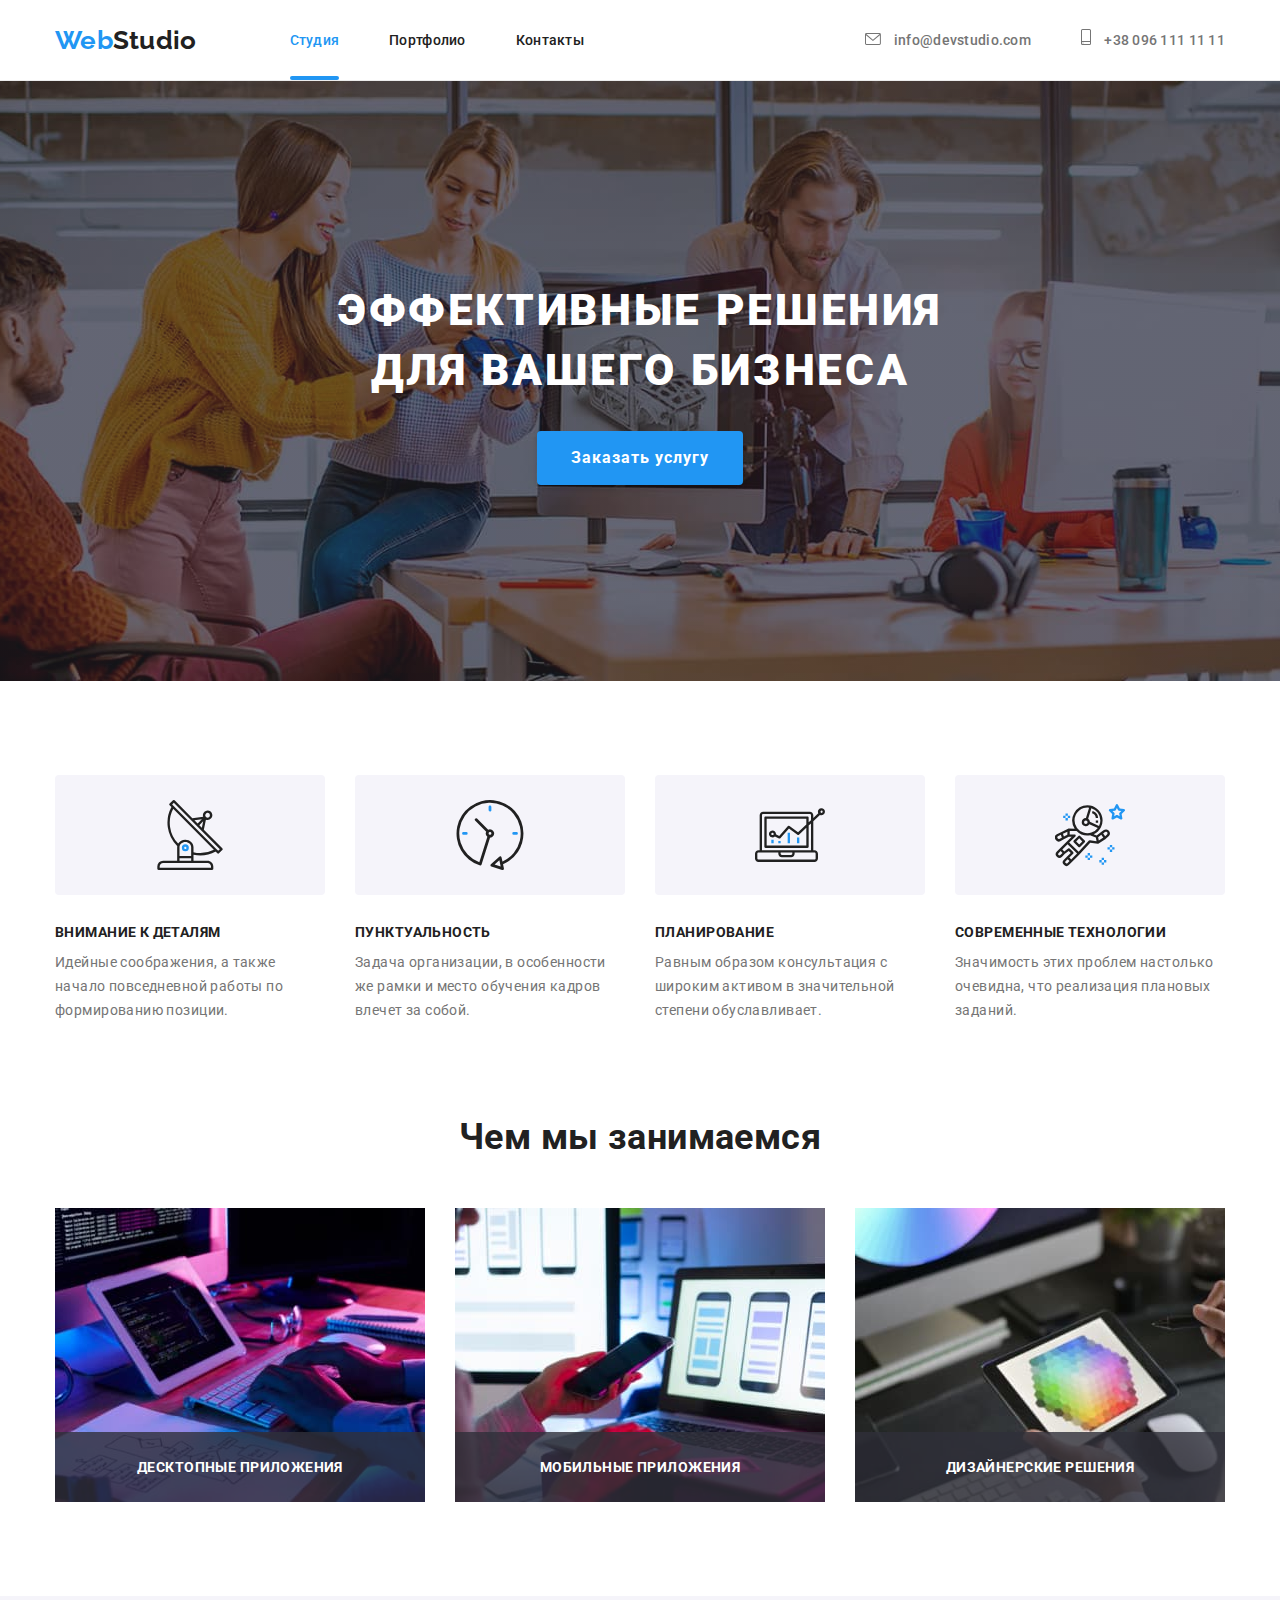
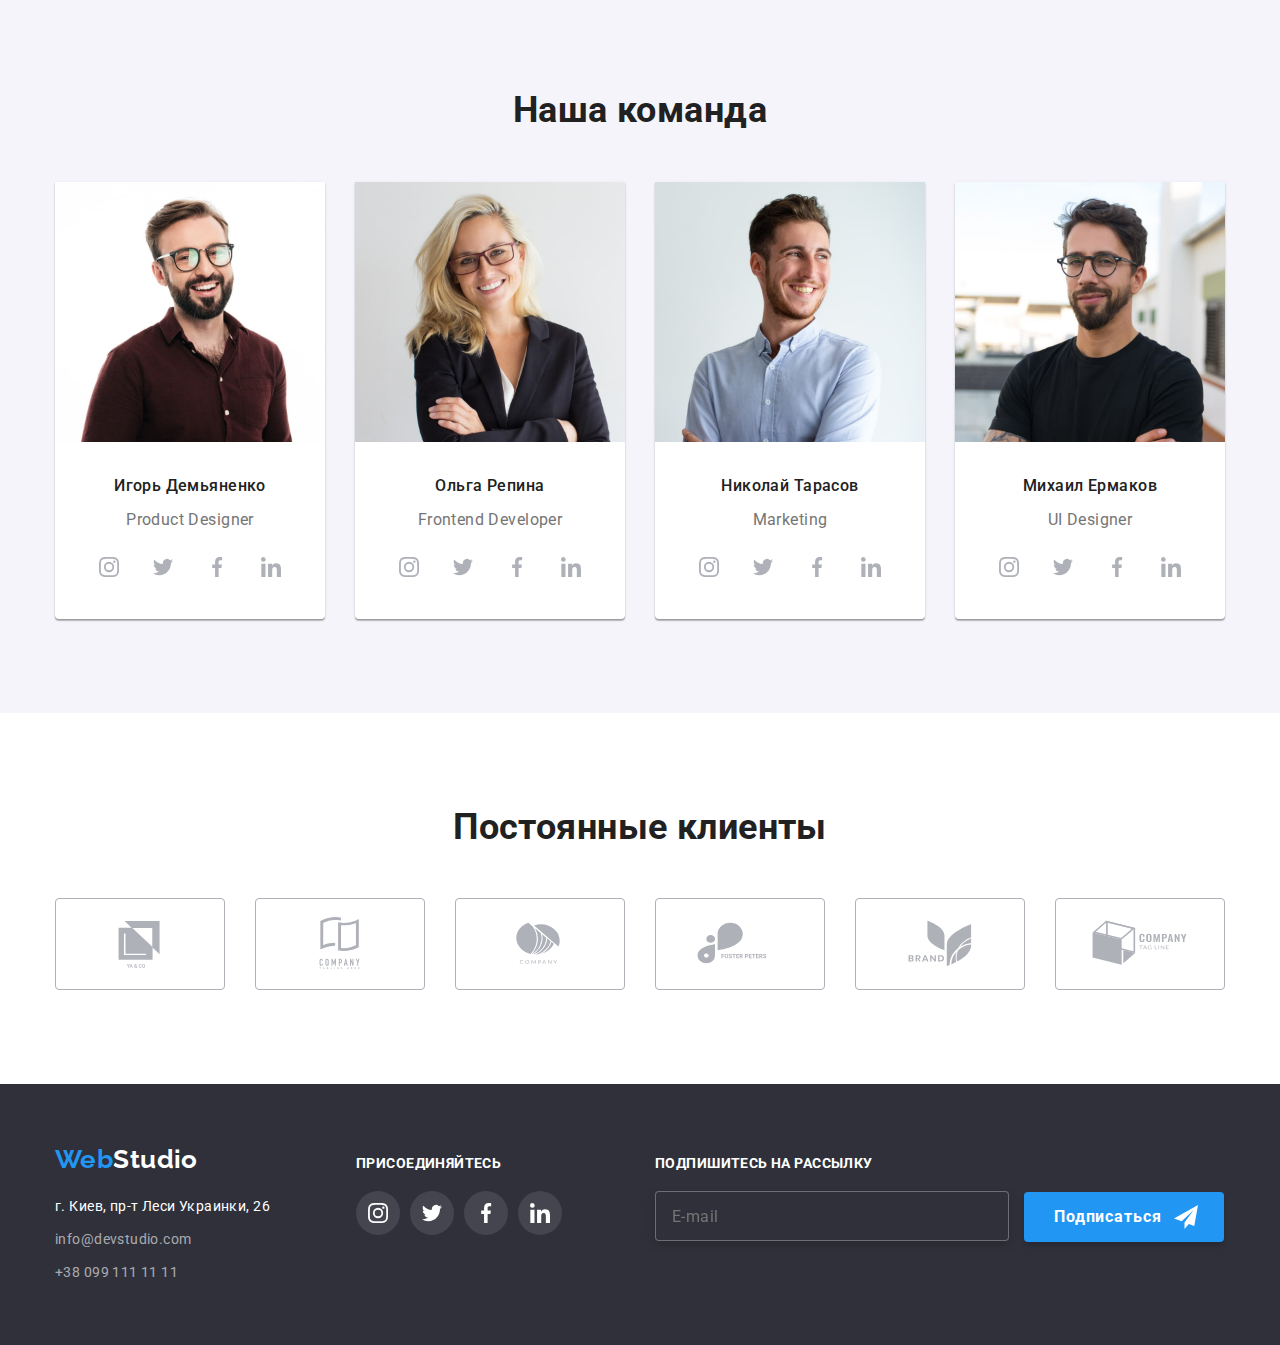
==== index.html @ fe41717d "залил файлы из дз 6" ====
<!DOCTYPE html>
<html lang="ru">
  <head>
    <meta charset="UTF-8" />
    <meta http-equiv="X-UA-Compatible" content="IE=edge" />
    <meta name="viewport" content="width=device-width, initial-scale=1.0" />
    <title>Домашняя работа 6</title>

    <link
      href="https://fonts.googleapis.com/css2?family=Raleway:wght@700&family=Roboto:wght@400;500;700;900&display=swap"
      rel="stylesheet"
    />
    <link
      rel="stylesheet"
      href="https://cdnjs.cloudflare.com/ajax/libs/modern-normalize/1.0.0/modern-normalize.min.css"
    />
    <link rel="stylesheet" href="./css/style.css" />
  </head>

  <body>
    <header class="header">
      <div class="container">
        <nav class="header-navigation">
          <a href="" class="logo"> <span>Web</span>Studio </a>
          <ul class="menu-top">
            <li class="item">
              <div class="block-active">
                <a class="link-active" href="./index.html">Студия</a>
              </div>
            </li>
            <li class="item">
              <a class="link" href="./portfolio.html">Портфолио</a>
            </li>
            <li class="item">
              <a class="link" href="">Контакты</a>
            </li>
          </ul>
        </nav>
        <ul class="menu-top right">
          <li class="item right">
            <div class="nav-contact">
              <a class="link adress" href="mailto:info@devstudio.com">
                <svg class="nav-icons" width="16" height="12">
                  <use href="./images/sprite.svg#icon-envelope"></use>
                </svg>
                info@devstudio.com</a
              >
            </div>
          </li>
          <li class="item right">
            <div class="nav-contact">
              <a class="link adress" href="tel:+380961111111">
                <svg class="nav-icons" width="10" height="16">
                  <use href="./images/sprite.svg#icon-smartphone"></use>
                </svg>
                +38 096 111 11 11</a
              >
            </div>
          </li>
        </ul>
      </div>
    </header>

    <main class="main">
      <section class="hero">
        <div class="container-overlay">
          <h1 class="slogan">Эффективные решения для вашего бизнеса</h1>
          <button type="button" class="button" data-modal-open>
            Заказать услугу
          </button>
        </div>
      </section>
      <section class="peculiarities">
        <div class="container">
          <h2 class="block-name secret">Особенности</h2>
          <ul class="block">
            <li class="list-pec">
              <div class="box-icons">
                <svg class="pec-icons" width="70" height="70">
                  <use href="./images/sprite.svg#icon-antenna"></use>
                </svg>
              </div>
              <h3 class="text-title">Внимание к деталям</h3>
              <p class="text">
                Идейные соображения, а также начало повседневной работы по
                формированию позиции.
              </p>
            </li>
            <li class="list-pec">
              <div class="box-icons">
                <svg class="pec-icons" width="70" height="70">
                  <use href="./images/sprite.svg#icon-clock"></use>
                </svg>
              </div>
              <h3 class="text-title">Пунктуальность</h3>
              <p>
                Задача организации, в особенности же рамки и место обучения
                кадров влечет за собой.
              </p>
            </li>
            <li class="list-pec">
              <div class="box-icons">
                <svg class="pec-icons" width="70" height="70">
                  <use href="./images/sprite.svg#icon-diagram"></use>
                </svg>
              </div>
              <h3 class="text-title">Планирование</h3>
              <p>
                Равным образом консультация с широким активом в значительной
                степени обуславливает.
              </p>
            </li>
            <li class="list-pec last">
              <div class="box-icons">
                <svg class="pec-icons" width="70" height="70">
                  <use href="./images/sprite.svg#icon-astronaut"></use>
                </svg>
              </div>
              <h3 class="text-title">Современные технологии</h3>
              <p>
                Значимость этих проблем настолько очевидна, что реализация
                плановых заданий.
              </p>
            </li>
          </ul>
        </div>
      </section>
      <section class="doing">
        <div class="container">
          <h2 class="block-name">Чем мы занимаемся</h2>
          <ul class="block">
            <li class="list-block">
              <div class="block-active">
                <img
                  src="./images/work-station.jpg"
                  alt="Рабочее место"
                  width="370"
                  height="294"
                />
                <div class="box-doing">
                  <p class="white-text">ДЕСКТОПНЫЕ ПРИЛОЖЕНИЯ</p>
                </div>
              </div>
            </li>
            <li class="list-block">
              <div class="block-active">
                <img
                  src="./images/work-station2.jpg"
                  alt="Рабочее место с телефоном"
                  width="370"
                  height="294"
                />
                <div class="box-doing">
                  <p class="white-text">МОБИЛЬНЫЕ ПРИЛОЖЕНИЯ</p>
                </div>
              </div>
            </li>
            <li class="list-block">
              <div class="block-active">
                <img
                  src="./images/ipad.jpg"
                  alt="Планшет с палитрой"
                  width="370"
                  height="294"
                />
                <div class="box-doing">
                  <p class="white-text">ДИЗАЙНЕРСКИЕ РЕШЕНИЯ</p>
                </div>
              </div>
            </li>
          </ul>
        </div>
      </section>
      <section class="team">
        <div class="container">
          <h2 class="block-name our-team">Наша команда</h2>
          <ul class="block">
            <li class="list-team">
              <img
                src="./images/photo1.jpg"
                alt="Фотография Игоря Демяненко"
                width="270"
                height="260"
              />
              <h3 class="people">Игорь Демьяненко</h3>
              <p class="role" lang="en">Product Designer</p>
              <ul class="masters-socials">
                <li class="socials-item">
                  <a href="" class="social-link">
                    <svg class="social-icons" width="20" height="20">
                      <use href="./images/sprite.svg#icon-instagram"></use>
                    </svg>
                  </a>
                </li>
                <li class="socials-item">
                  <a href="" class="social-link">
                    <svg class="social-icons" width="20" height="20">
                      <use href="./images/sprite.svg#icon-twitter"></use>
                    </svg>
                  </a>
                </li>
                <li class="socials-item">
                  <a href="" class="social-link">
                    <svg class="social-icons" width="20" height="20">
                      <use href="./images/sprite.svg#icon-facebook"></use>
                    </svg>
                  </a>
                </li>
                <li class="socials-item">
                  <a href="" class="social-link">
                    <svg class="social-icons" width="20" height="20">
                      <use href="./images/sprite.svg#icon-linkedin"></use>
                    </svg>
                  </a>
                </li>
              </ul>
            </li>
            <li class="list-team">
              <img
                src="./images/photo2.jpg"
                alt="Фотография Ольги Репиной"
                width="270"
                height="260"
              />
              <h3 class="people">Ольга Репина</h3>
              <p class="role" lang="en">Frontend Developer</p>
              <ul class="masters-socials">
                <li class="socials-item">
                  <a href="" class="social-link">
                    <svg class="social-icons" width="20" height="20">
                      <use href="./images/sprite.svg#icon-instagram"></use>
                    </svg>
                  </a>
                </li>
                <li class="socials-item">
                  <a href="" class="social-link">
                    <svg class="social-icons" width="20" height="20">
                      <use href="./images/sprite.svg#icon-twitter"></use>
                    </svg>
                  </a>
                </li>
                <li class="socials-item">
                  <a href="" class="social-link">
                    <svg class="social-icons" width="20" height="20">
                      <use href="./images/sprite.svg#icon-facebook"></use>
                    </svg>
                  </a>
                </li>
                <li class="socials-item">
                  <a href="" class="social-link">
                    <svg class="social-icons" width="20" height="20">
                      <use href="./images/sprite.svg#icon-linkedin"></use>
                    </svg>
                  </a>
                </li>
              </ul>
            </li>
            <li class="list-team">
              <img
                src="./images/photo3.jpg"
                alt="Фотография Николая Тарасова"
                width="270"
                height="260"
              />
              <h3 class="people">Николай Тарасов</h3>
              <p class="role" lang="en">Marketing</p>
              <ul class="masters-socials">
                <li class="socials-item">
                  <a href="" class="social-link">
                    <svg class="social-icons" width="20" height="20">
                      <use href="./images/sprite.svg#icon-instagram"></use>
                    </svg>
                  </a>
                </li>
                <li class="socials-item">
                  <a href="" class="social-link">
                    <svg class="social-icons" width="20" height="20">
                      <use href="./images/sprite.svg#icon-twitter"></use>
                    </svg>
                  </a>
                </li>
                <li class="socials-item">
                  <a href="" class="social-link">
                    <svg class="social-icons" width="20" height="20">
                      <use href="./images/sprite.svg#icon-facebook"></use>
                    </svg>
                  </a>
                </li>
                <li class="socials-item">
                  <a href="" class="social-link">
                    <svg class="social-icons" width="20" height="20">
                      <use href="./images/sprite.svg#icon-linkedin"></use>
                    </svg>
                  </a>
                </li>
              </ul>
            </li>
            <li class="list-team">
              <img
                src="./images/photo4.jpg"
                alt="Фотография Михаила Ермакова"
                width="270"
                height="260"
              />
              <h3 class="people">Михаил Ермаков</h3>
              <p class="role" lang="en">UI Designer</p>
              <ul class="masters-socials">
                <li class="socials-item">
                  <a href="" class="social-link">
                    <svg class="social-icons" width="20" height="20">
                      <use href="./images/sprite.svg#icon-instagram"></use>
                    </svg>
                  </a>
                </li>
                <li class="socials-item">
                  <a href="" class="social-link">
                    <svg class="social-icons" width="20" height="20">
                      <use href="./images/sprite.svg#icon-twitter"></use>
                    </svg>
                  </a>
                </li>
                <li class="socials-item">
                  <a href="" class="social-link">
                    <svg class="social-icons" width="20" height="20">
                      <use href="./images/sprite.svg#icon-facebook"></use>
                    </svg>
                  </a>
                </li>
                <li class="socials-item">
                  <a href="" class="social-link">
                    <svg class="social-icons" width="20" height="20">
                      <use href="./images/sprite.svg#icon-linkedin"></use>
                    </svg>
                  </a>
                </li>
              </ul>
            </li>
          </ul>
        </div>
      </section>
      <section class="clients">
        <div class="container">
          <h2 class="block-name company">Постоянные клиенты</h2>
          <ul class="company-list">
            <li class="company-logo">
              <a href="" class="company-link">
                <div class="box-company">
                  <svg class="company-icons" width="106" height="60">
                    <use href="./images/sprite.svg#icon-company-one"></use>
                  </svg>
                </div>
              </a>
            </li>
            <li class="company-logo">
              <a href="" class="company-link">
                <div class="box-company">
                  <svg class="company-icons" width="106" height="60">
                    <use href="./images/sprite.svg#icon-company-two"></use>
                  </svg>
                </div>
              </a>
            </li>
            <li class="company-logo">
              <a href="" class="company-link">
                <div class="box-company">
                  <svg class="company-icons" width="106" height="60">
                    <use href="./images/sprite.svg#icon-company-three"></use>
                  </svg>
                </div>
              </a>
            </li>
            <li class="company-logo">
              <a href="" class="company-link">
                <div class="box-company">
                  <svg class="company-icons" width="106" height="60">
                    <use href="./images/sprite.svg#icon-company-four"></use>
                  </svg>
                </div>
              </a>
            </li>
            <li class="company-logo">
              <a href="" class="company-link">
                <div class="box-company">
                  <svg class="company-icons" width="106" height="60">
                    <use href="./images/sprite.svg#icon-company-five"></use>
                  </svg>
                </div>
              </a>
            </li>
            <li class="company-logo">
              <a href="" class="company-link">
                <div class="box-company">
                  <svg class="company-icons" width="106" height="60">
                    <use href="./images/sprite.svg#icon-company-six"></use>
                  </svg>
                </div>
              </a>
            </li>
          </ul>
        </div>
      </section>
    </main>
    <footer class="footer">
      <div class="container box">
        <div class="box-adress">
          <a href="" class="logo white"> <span>Web</span>Studio </a>
          <address class="adress">
            <ul class="menu">
              <li class="link-down">
                <a
                  class="link white"
                  href="https://www.google.com/maps/place/бул.+Леси+Украинки,+26,+Киев,+02000/@50.4265807,30.5361971,17z/data=!4m13!1m7!3m6!1s0x40d4cf0e033ecbe9:0x57a4dffefec77da0!2z0LHRg9C7LiDQm9C10YHQuCDQo9C60YDQsNC40L3QutC4LCAyNiwg0JrQuNC10LIsIDAyMDAw!3b1!8m2!3d50.4265807!4d30.5383858!3m4!1s0x40d4cf0e033ecbe9:0x57a4dffefec77da0!8m2!3d50.4265807!4d30.5383858"
                  target="blannk"
                  >г. Киев, пр-т Леси Украинки, 26</a
                >
              </li>
              <li class="link-down">
                <a class="link down" href="mailto:info@devstudio.com"
                  >info@devstudio.com</a
                >
              </li>
              <li class="link-down">
                <a class="link down" href="tel:+380991111111"
                  >+38 099 111 11 11</a
                >
              </li>
            </ul>
          </address>
        </div>
        <div class="box-socials">
          <h3 class="text-social">ПРИСОЕДИНЯЙТЕСЬ</h3>
          <ul class="menu adress-socials">
            <li class="socials-item">
              <a href="" class="social-link dark">
                <svg class="social-icons white" width="20" height="20">
                  <use href="./images/sprite.svg#icon-instagram"></use>
                </svg>
              </a>
            </li>
            <li class="socials-item">
              <a href="" class="social-link dark">
                <svg class="social-icons white" width="20" height="20">
                  <use href="./images/sprite.svg#icon-twitter"></use>
                </svg>
              </a>
            </li>
            <li class="socials-item">
              <a href="" class="social-link dark">
                <svg class="social-icons white" width="20" height="20">
                  <use href="./images/sprite.svg#icon-facebook"></use>
                </svg>
              </a>
            </li>
            <li class="socials-item">
              <a href="" class="social-link dark">
                <svg class="social-icons white" width="20" height="20">
                  <use href="./images/sprite.svg#icon-linkedin"></use>
                </svg>
              </a>
            </li>
          </ul>
        </div>
       <label>
          <div class="post">
            <h3 class="text-social">ПОДПИШИТЕСЬ НА РАССЫЛКУ</h3>
            <input type="email" class="dark-mail" placeholder="E-mail" />
            <button type="submit" class="button">
              Подписаться
              <svg class="messenger" width="24" height="24">
                <use href="./images/sprite.svg#icon-telegram"></use>
              </svg>
            </button>
          </div>
          </div>
       </label>
    </footer>
    <div class="backdrop is-hidden" data-modal>
      <div class="modal">
        <div class="modal-close">
          <button class="close" data-modal-close>
            <svg class="close-icon" width="18" height="18">
              <use href="./images/sprite.svg#icon-close"></use>
            </svg>
          </button>
        </div>
        <div class="inform-box">
          <form action="#" class="modal-form">
            <h2 class="name-form">Оставьте свои данные, мы перезвоним</h2>
            <div class="box-size">
              <label class="label-size">
                <p class="text-form">Имя</p>
                <input type="text" class="inform" name="Username" />
                <svg class="inform-icon" width="18" height="18">
                  <use href="./images/sprite.svg#icon-person"></use>
                </svg>
              </label>
            </div>
            <div class="box-size">
              <label>
                <p class="text-form">Телефон</p>
                <input type="tel" class="inform" name="phone-number" />
                <svg class="inform-icon" width="18" height="18">
                  <use href="./images/sprite.svg#icon-phone"></use>
                </svg>
              </label>
            </div>
            <div class="box-size">
              <label>
                <p class="text-form">Почта</p>
                <input type="email" class="inform" name="Email" />
                <svg class="inform-icon" width="18" height="18">
                  <use href="./images/sprite.svg#icon-email"></use>
                </svg>
              </label>
            </div>
            <div class="box-comment">
              <label>
                <p class="text-form">Комментарий</p>
                <textarea name="Comment" class="inform textcomment"></textarea>
              </label>
            </div>
            <label class="checkbox">             
                <div class="checkbox__box">
                  <input type="checkbox" class="inform-chek" name="License">
                  <div class="check__box"></div>
                  <p class="agreement">Соглашаюсь с рассылкой и принимаю
                    <a href="" class="agreement-link">Условия договора</a></p>
                </div>           
            </label>
            <div class="box-button">
              <button type="submit" class="button-modal">Отправить</button>
            </div>
          </form>
        </div>
        </div>
      </div>
    <script src="./js/modal.js"></script>
  </body>
</html>
---- css/style.css ----
/* цвет основного текста #757575

вточиный текст #212121
акцент  #2196F3;
 фон^ - background: #E5E5E5
      - header  #FFFFFF
      - hero #2F303A
*/

:root {
  --primary-text-color: #757575;
  --secondary-text-color: #212121;
  --accent-text-color: #2196f3;
  --white-color: #ffffff;
}

/* Офрмление body*/
p,
h1,
h2,
h3,
h4,
h5,
h6 {
  margin-top: 0;
  margin-bottom: 0;
}

ul {
  margin-top: 0;
  margin-bottom: 0;
  padding-left: 0;
}

img {
  display: block;
}

body {
  color: var(--primary-text-color);
  background-color: var(--white-color);
  font-family: Roboto, sans-serif;
  font-style: normal;
  font-weight: 400;
  font-size: 14px;
  line-height: 1.71;
  letter-spacing: 0.03em;
}

/* Офрмление header*/

.container {
  width: 1200px;
  padding-left: 15px;
  padding-right: 15px;
  margin: 0 auto;
}

.header {
  padding-bottom: 24px;
  padding-top: 25px;
  font-weight: 500;
  font-size: 14px;
  line-height: 1.14x;
  letter-spacing: 0.02em;
  border-bottom: 1px solid #ececec;
}

.header-navigation {
  display: flex;
  align-items: center;
}

.header .container {
  display: flex;
  align-items: center;
}

/* Офрмление логтипа*/

.logo {
  margin-right: 93px;
  font-family: Raleway;
  font-weight: 700;
  font-size: 26px;
  line-height: 1.19;
  text-decoration-line: none;
}

.logo > span {
  color: var(--accent-text-color);
}

.logo:visited {
  color: var(--secondary-text-color);
}

/* Офрмление навигационного меню и 
адресной информации */

.menu-top {
  list-style: none;
  font-style: normal;
}

.menu-top:visited {
  color: var(--secondary-text-color);
}

.menu-top {
  display: flex;
}


.right {
  margin-left: auto;
  display: flex;
 
}

.nav-contact {
  display: flex;
  align-items: center;
  justify-content: center;
}

.nav-icons {
  margin-right: 10px;
  fill: var(--primary-text-color);
  transition-property: fill;
  transition-duration: 250ms;
  transition-timing-function: cubic-bezier(0.4, 0, 0.2, 1);
  t
}

.link {
  display: inline-block;
  text-decoration-line: none;
  color: var(--secondary-text-color);
  transition-property: color;
  transition-duration: 250ms;
  transition-timing-function: cubic-bezier(0.4, 0, 0.2, 1);
}

.link:hover .nav-icons,
.link:focus .nav-icons {
  fill: var(--accent-text-color);
}

.link:hover,
.link:focus {
  color: var(--accent-text-color);
}


.block-active {
  position: relative;  
}

.link-active {
  display: inline-block;
  text-decoration-line: none;
  color: var(--accent-text-color);
}

.link-active::after {
  content: "";
  display: inline-block;
  position: absolute;
  bottom: -28px;
  left: 0;
  width: 100%;
  height: 4px;
  background: #2196f3;
  border-radius: 2px;
}

.item:not(:last-child) {
  margin-right: 50px;
}

.adress {
  color: var(--primary-text-color);
}

/* Офрмление блока hero*/

.hero {
   color: var(--white-color);
  text-align: center;
}

.container-overlay {
  margin-right: auto;
  margin-left: auto;
  max-width: 1600px;
  height: 600px;
  /*outline: 2px solid brown;*/
  padding-bottom: 200px;
  padding-top: 200px;
  justify-content: center;
  background-image: linear-gradient(
      rgba(47, 48, 58, 0.4),
      rgba(47, 48, 58, 0.4)
    ),
    url(../images/hero-logo.jpg);
  background-repeat: no-repeat;
  background-position: center;
}

.slogan {
  margin-left: auto;
  margin-right: auto;
  padding-top: 0px;
  padding-bottom: 0px;
  width: 696px;
  font-weight: 900;
  font-size: 44px;
  line-height: 1.36;
  letter-spacing: 0.06em;
  text-transform: uppercase;
}

.button {
  margin-top: 30px;
  padding-right: 32px;
  padding-left: 32px;
  padding-top: 10px;
  padding-bottom: 10px;
  box-shadow: 0px 4px 4px rgba(0, 0, 0, 0.15);
  border-radius: 4px;
  border-color: transparent;
  font-family: Roboto;
  color: var(--white-color);
  background-color: var(--accent-text-color);
  font-weight: 700;
  font-size: 16px;
  line-height: 1.87;
  letter-spacing: 0.06em;
  cursor: pointer;
}

/* Офрмление блока Особенности (peculiarities)*/

.peculiarities {
  padding-top: 94px;
  padding-bottom: 94px;
}

.list-pec {
  margin-right: 30px;
  width: 270px;
}

.last {
  margin-right: 0;
}

.secret {
  display: none;
}
.box-icons {
  display: flex;
  align-items: center;
  justify-content: center;
  width: 270px;
  height: 120px;
  background: #f5f4fa;
  border-radius: 4px;
}

.text-title {
  margin-bottom: 10px;
  margin-top: 30px;
  color: var(--secondary-text-color);
  font-weight: bold;
  font-size: 14px;
  line-height: 1.14;
  text-transform: uppercase;
}

.block {
  display: flex;
  list-style: none;
  justify-content: space-between;
}

/* Офрмление блока Чем мы занимаемся (doing)*/

.doing {
  padding-bottom: 94px;
}

.block-name {
  margin-bottom: 50px;
  color: var(--secondary-text-color);
  font-weight: 700;
  font-size: 36px;
  line-height: 1.16;
  text-align: center;
}
.box-doing {
  position: absolute;
  bottom: 0;
  width: 370px;
  height: 70px;
  text-align: center;
  padding-top: 27px;
  padding-bottom: 27px;
  background: rgba(47, 48, 58, 0.8);
}

.white-text {
  margin-right: auto;
  margin-left: auto;
  font-family: Roboto;
  font-style: normal;
  font-weight: 700;
  font-size: 14px;
  line-height: 16px;
  text-align: center;
  letter-spacing: 0.03em;
  text-transform: uppercase;
  color: #ffffff;
}

/* Офрмление блока Наша команда (team)*/

.team {
  padding-top: 94px;
  padding-bottom: 94px;
  background: #f5f4fa;
}

.list-team {
  padding-bottom: 30px;
  text-align: center;
  background: var(--white-color);
  box-shadow: 0px 1px 3px rgba(0, 0, 0, 0.12), 0px 1px 1px rgba(0, 0, 0, 0.14),
    0px 2px 1px rgba(0, 0, 0, 0.2);
  border-radius: 0px 0px 4px 4px;
}

.people {
  margin-top: 30px;
  margin-bottom: 10px;
  color: var(--secondary-text-color);
  font-weight: 500;
  font-size: 16px;
  line-height: 1, 19;
}

.masters-socials {
  display: flex;
  text-decoration: none;
  align-items: center;
  justify-content: center;
  list-style: none;
}

.socials-item {
  width: 44px;
  height: 44px;
  margin-right: 10px;
}

.socials-item:last-child {
  margin-right: 0;
}

.social-link {
  width: 100%;
  height: 100%;
  display: flex;
  align-items: center;
  justify-content: center;
  border-radius: 50%;
  transition-property: background-color;
  transition-duration: 250ms;
  transition-timing-function: cubic-bezier(0.4, 0, 0.2, 1);
 }


.social-icons {
  display: flex;
  align-items: center;
  justify-content: center;
  fill: #afb1b8;
  transition-property: fill;
  transition-duration: 250ms;
  transition-timing-function: cubic-bezier(0.4, 0, 0.2, 1);
}

.social-link:hover,
.social-link:focus {
  background-color: var(--accent-text-color);
  }

.social-link:hover .social-icons,
.social-link:focus .social-icons {
  fill: var(--white-color);
}

.role {
  font-size: 16px;
  line-height: 1.19;
  margin-bottom: 16px;
}

/*Оформление блока Постоянные клинты (Clients)*/

.clients {
  padding-top: 94px;
  padding-bottom: 94px;
}

.company-list {
  list-style: none;
  display: flex;
  justify-content: space-between;
}

.box-company {
  display: flex;
  align-items: center;
  justify-content: center;
  width: 170px;
  height: 92px;
  border: 1px solid #afb1b8;
  box-sizing: border-box;
  border-radius: 4px;
  transition-property: border-color;
  transition-duration: 250ms;
  transition-timing-function: cubic-bezier(0.4, 0, 0.2, 1);
}

.company-icons {
  width: 100%;
  grid-template: 100%;
  fill: #afb1b8;
  transition-property: fill;
  transition-duration: 250ms;
  transition-timing-function: cubic-bezier(0.4, 0, 0.2, 1);
}

.company-link,
.company-icons {
  display: block; 
}

.company-link:hover .box-company,
.company-link:focus .box-company,
.company-link:hover .company-icons,
.company-link:focus .company-icons {
  fill: var(--accent-text-color);
  border-color: var(--accent-text-color);
}

/* Офрмление блоков футера */

.footer {
  padding-top: 60px;
  padding-bottom: 60px;
  background-color: #2f303a;
}

.white {
  display: block;
  color: var(--white-color);
}

.white:visited {
  color: var(--white-color);
}

.footer .logo {
  margin-bottom: 20px;
}

.menu {
  display: block;
  list-style: none;
  font-style: normal;
}

.menu:visited {
  color: var(--secondary-text-color);
}

.down {
  color: rgba(255, 255, 255, 0.6);
}

.link-down {
  margin-top: 9px;
}

.box-adress {
  width: 231px;
}

.box {
  display: flex;
  align-items: baseline;
 
 }

.box-socials {
  margin-left: 70px;
}

.text-social {
  display: block;
  margin-bottom: 20px;
  font-family: Roboto;
  font-style: normal;
  font-weight: bold;
  font-size: 14px;
  line-height: 16px;
  letter-spacing: 0.03em;
  text-transform: uppercase;
  color: #ffffff;
}

.adress-socials {
  display: flex;
}

.dark {
  background: rgba(255, 255, 255, 0.1);
}

.white {
  fill: var(--white-color);
}
.dark-mail {
  width: 354px;
  height: 50px;
  background-color: #2f303a;
  margin-right: 0px;
  border: 1px solid rgba(255, 255, 255, 0.3);
  box-sizing: border-box;
  filter: drop-shadow(0px 4px 4px rgba(0, 0, 0, 0.15));
  border-radius: 4px;
  font-family: Roboto;
  padding-left: 16px;
  font-style: normal;
  font-weight: 400;
  font-size: 16px;
  line-height: 125%;
  align-items: center;
  letter-spacing: 0.03em;
  color: rgba(255, 255, 255, 0.6);
  outline: none;
}

.dark-mail:focus,
.dark-mail:hover,
.dark-mail:focus.dark-mail:focus::placeholder {
  border-color: #2196F3;
}


.post {
  margin-left: 93px;
  width: 570px;
}

 .post > .button {
  display: inline-block;
  width: 200px;
  border: 0px;
  height: 50px;
  margin-left: 12px;
  margin-top: 0;
  padding-left: 29px;
  padding-right: 62px;
  position: relative;
}

.messenger {
  position: absolute;
  right: 26px;
  top: 50%;
  transform: translateY(-50%);
  border: 2px;
}

/* страница Portfolio 

оформление блока фильтров */

.filter {
  padding-top: 94px;
  padding-bottom: 94px;
}

.filter-block {
  display: flex;
  justify-content: center;
  align-items: flex-end;
  font-family: Roboto, sans-serif;
  text-decoration-line: none;
  font-weight: 500;
  font-size: 16px;
  line-height: 1.62;
  letter-spacing: 0.03em;
  list-style: none;
  color: var(--secondary-text-color);
}

.filter-fb {
  padding-top: 6px;
  padding-bottom: 6px;
  padding-left: 22px;
  padding-right: 22px;
  line-height: 26px;
  border-radius: 4px;
  border-color: transparent;
  background-color: #f5f4fa;
  text-align: center;
  cursor: pointer;
  font-family: Roboto;
  font-style: 400;
  font-weight: 500;
  font-size: 16px;
  line-height: 162%;
  text-align: center;
  letter-spacing: 0.03em;
  box-shadow: inset;
  color: #212121;
  transition-property: background-color, color, box-shadow ;
  transition-duration: 250ms;
  transition-timing-function: cubic-bezier(0.4, 0, 0.2, 1);
}

.filter-fb:focus,
.filter-fb:hover {
  color: var(--white-color);
  background-color: var(--accent-text-color);
  box-shadow: 0px 3px 1px rgba(0, 0, 0, 0.1), 0px 1px 2px rgba(0, 0, 0, 0.08),
    0px 2px 2px rgba(0, 0, 0, 0.12);
}

.list-fb {
  margin-right: 8px;
}

.list-fb:last-child {
  margin-right: 0px;
}

/* оформление центрального блоrа постеров*/

.prt {
  display: flex;
  flex-wrap: wrap;
  margin-top: 50px;  
}

.caption {
  padding-top: 24px;
  padding-bottom: 24px;
  padding-left: 20px;
  border-bottom: 1px solid #eeeeee;
  border-left: 1px solid #eeeeee;
  border-right: 1px solid #eeeeee;
}

.list-poster {
  margin-right: 30px;
  margin-bottom: 30px;
}

.list-poster:nth-child(3n + 3) {
  margin-right: 0;
}

.list-poster:nth-last-child(-n + 3) {
  margin-bottom: 0;
}

.shadow {
  width: 100%;
  height: 100%;
  box-shadow: none;
  position: relative;
  }

.posters:hover .shadow,
.posters:focus .shadow {
  box-shadow: 0px 1px 1px rgba(0, 0, 0, 0.12), 0px 4px 4px rgba(0, 0, 0, 0.06),
    1px 4px 6px rgba(0, 0, 0, 0.16); 
}

.posters {
  text-decoration-line: none;
}

.posters:visited {
  color: #212121;
}

.posters-plogo {
  margin-bottom: 4px;
  color: #212121;
  font-weight: 700;
  font-size: 18px;
  line-height: 2;
  letter-spacing: 0.06em;
}

.posters-ptext {
  font-size: 16px;
  line-height: 1.87;
  color: #757575;
}

.box-posters {
  width: 370px;
  height: 294px;
  position: absolute;
  top: 0;
  transform: translatey(100%);
  transition: transform 300ms;
  padding-top: 63px;
  padding-bottom: 63px;   
  background: rgba(33, 150, 243, 0.9);  
}

.posters:hover .box-posters,
.posters:focus .box-posters {
  transform: translatey(0);    
}

.container-over {
  overflow: hidden;
  position: relative;
}

.text-back {
  margin-right: 24px;
  margin-left: 24px;
  font-family: Roboto;
  font-style: normal;
  font-weight: 400;
  font-size: 18px;
  line-height: 156%;
  letter-spacing: 0.03em;
  color: #ffffff;
}


/*-------------------Модальное окно-----------*/

.backdrop {
  position: fixed;
  top: 0;
  left: 0;
  width: 100%;
  height: 100%;
  opacity: 1;
  background-color: rgba(0, 0, 0, 0.25);
  transition-property: opacity;
  transition-duration: 300ms;
  transition-timing-function: linear; 
}

.backdrop.is-hidden {
  opacity: 0;
  pointer-events: none;
  visibility: hidden;
}

.modal {
  position: absolute;
  width: 528px;
  height: 581px;
  top: 50%;
  left: 50%;
  transform: translate(-50%, -50%);
  box-shadow: 0px 1px 3px rgba(0, 0, 0, 0.12), 0px 1px 1px rgba(0, 0, 0, 0.14), 0px 2px 1px rgba(0, 0, 0, 0.2);
  border-radius: 4px;
  background-color: var(--white-color); 
}

.modal-close {
  position: relative;
}  

.close {
  position: absolute;
  top: 8px;
  right: 8px;
  width: 30px;
  height: 30px;
  background: var(--white-color);
  border: 1px solid rgba(0, 0, 0, 0.1);
  box-sizing: border-box;
  border-radius: 50%;
  cursor: initial;
  transition-property: cursor;
  transition-duration: 250ms;
  transition-timing-function: cubic-bezier(0.4, 0, 0.2, 1);
}

.close-icon {
  padding: 0;
  display: flex;
  position: absolute;
  top: 50%;
  left: 50%;
  transform: translate(-50%, -50%);
  transition-property: fill;
  transition-duration: 250ms;
  transition-timing-function: cubic-bezier(0.4, 0, 0.2, 1);  
}

.close:hover .close-icon,
.close:focus .close-icon {
  cursor: pointer;
  fill: #2196F3;;
}
.inform-box {
  padding: 40px;
  width: 100%;
  height: 100%;
}

.name-form {
  height: 23px;
  margin-bottom: 12px;
  font-family: Roboto;
  font-style: normal;
  font-weight: bold;
  font-size: 20px;
  line-height: 115%;
  text-align: center;
  letter-spacing: 0.03em;
  color: #212121;
}

.text-form {
  margin-bottom: 4px;
  height: 14px;
  font-family: Roboto;
  font-style: normal;
  font-weight: normal;
  font-size: 12px;
  line-height: 117%;
  letter-spacing: 0.01em;
  color: #757575;
}

.inform {
  padding-left: 42px;
  width: 100%;
  height: 40px;
  border: 1px solid rgba(33, 33, 33, 0.2);
  box-sizing: border-box;
  border-radius: 4px;
  outline: none;
  transition-property: border-color;
  transition-duration: 250ms;
  transition-timing-function: cubic-bezier(0.4, 0, 0.2, 1);
}

.inform-icon {
  position: absolute;
  left: 12px;
  bottom: 2px;
  transform: translateY(-50%);
  transition-property: fill ;
  transition-duration: 250ms;
  transition-timing-function: cubic-bezier(0.4, 0, 0.2, 1);
}

.inform:focus,
.inform:hover,
.inform:focus.inform:focus::placeholder {
  border-color: #2196F3;
}

.inform:focus + .inform-icon,
.inform:hover + .inform-icon {
  fill: #2196F3
}


.textcomment {
  padding-left: 16px;
  padding-right: 16px;
  padding-bottom: 12px;
  padding-top: 12px;
  height: 120px;
  resize: none;
}

.agreement {
  margin-left: 20px;
  font-family: Roboto;
  font-style: normal;
  font-weight: 400;
  font-size: 14px;
  line-height: 171%;
  letter-spacing: 0.03em;
  color: #757575;
}

.agreement-link {
  font-family: Roboto;
  font-style: normal;
  font-weight: normal;
  font-size: 14px;
  line-height: 171%;
  letter-spacing: 0.03em;
  text-decoration-line: underline;
  color: #2196F3;
}

.box-button {
  display: flex;
  margin-left: auto;
  margin-right: auto;  
  text-align: center;
  justify-content: center;
}

.button-modal {
  padding-right: 56px;
  padding-left: 55px;
  padding-top: 10px;
  padding-bottom: 10px;
  box-shadow: 0px 1px 3px rgba(0, 0, 0, 0.12), 0px 1px 1px rgba(0, 0, 0, 0.14), 0px 2px 1px rgba(0, 0, 0, 0.2);
  border: 0;
  border-radius: 4px;
  border-color: transparent;
  font-family: Roboto;
  color: var(--white-color);
  background-color: var(--accent-text-color);
  font-weight: 700;
  font-size: 16px;
  line-height: 1.87;
  letter-spacing: 0.06em;
  cursor: pointer;
  text-align: center;
  justify-content: center;   
 }

 .box-size {
  position: relative;
  height: 58px;
  margin-bottom: 10px;
 }

.box-comment {
  height: 138px;
  margin-bottom: 20px;
}

.checkbox__box {
  display: flex;
  position: relative;
  margin-bottom: 30px;
  align-items: center;
  justify-content: center;
}

.inform-chek {
  -webkit-appearance: none;
  appearance: none;
}

.inform-chek {  
  margin-right: 7px;  
}

.check__box {
  position: absolute;
  left: 12px;
  width: 16px;
  height: 15px;  
  background-image: url(../images/Vector.svg);
  background-repeat: no-repeat; 
}

.inform-chek:checked + .check__box {
  width: 16px;
  height: 15px;  
  background-image: url(../images/check.svg);
}

.license-icon {
  position: absolute;
  top: 4px;
  left: 12px;
}
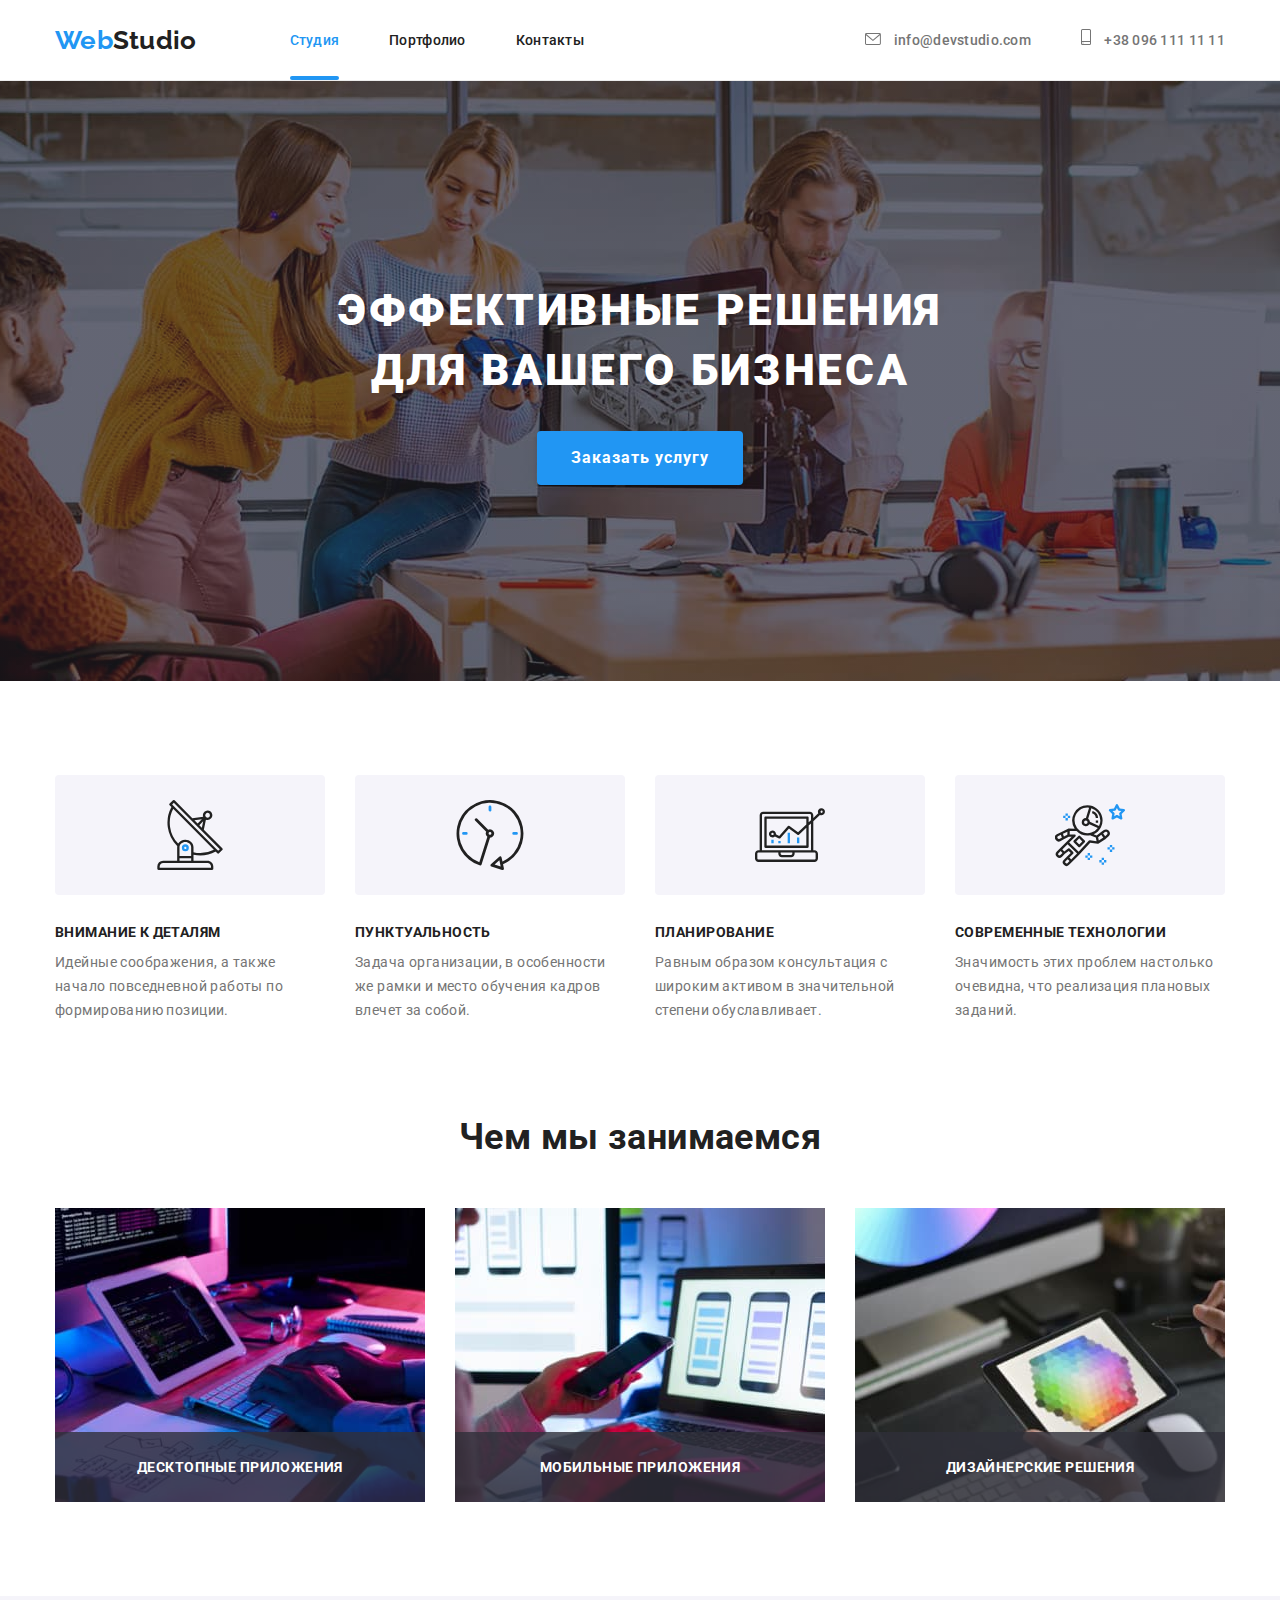
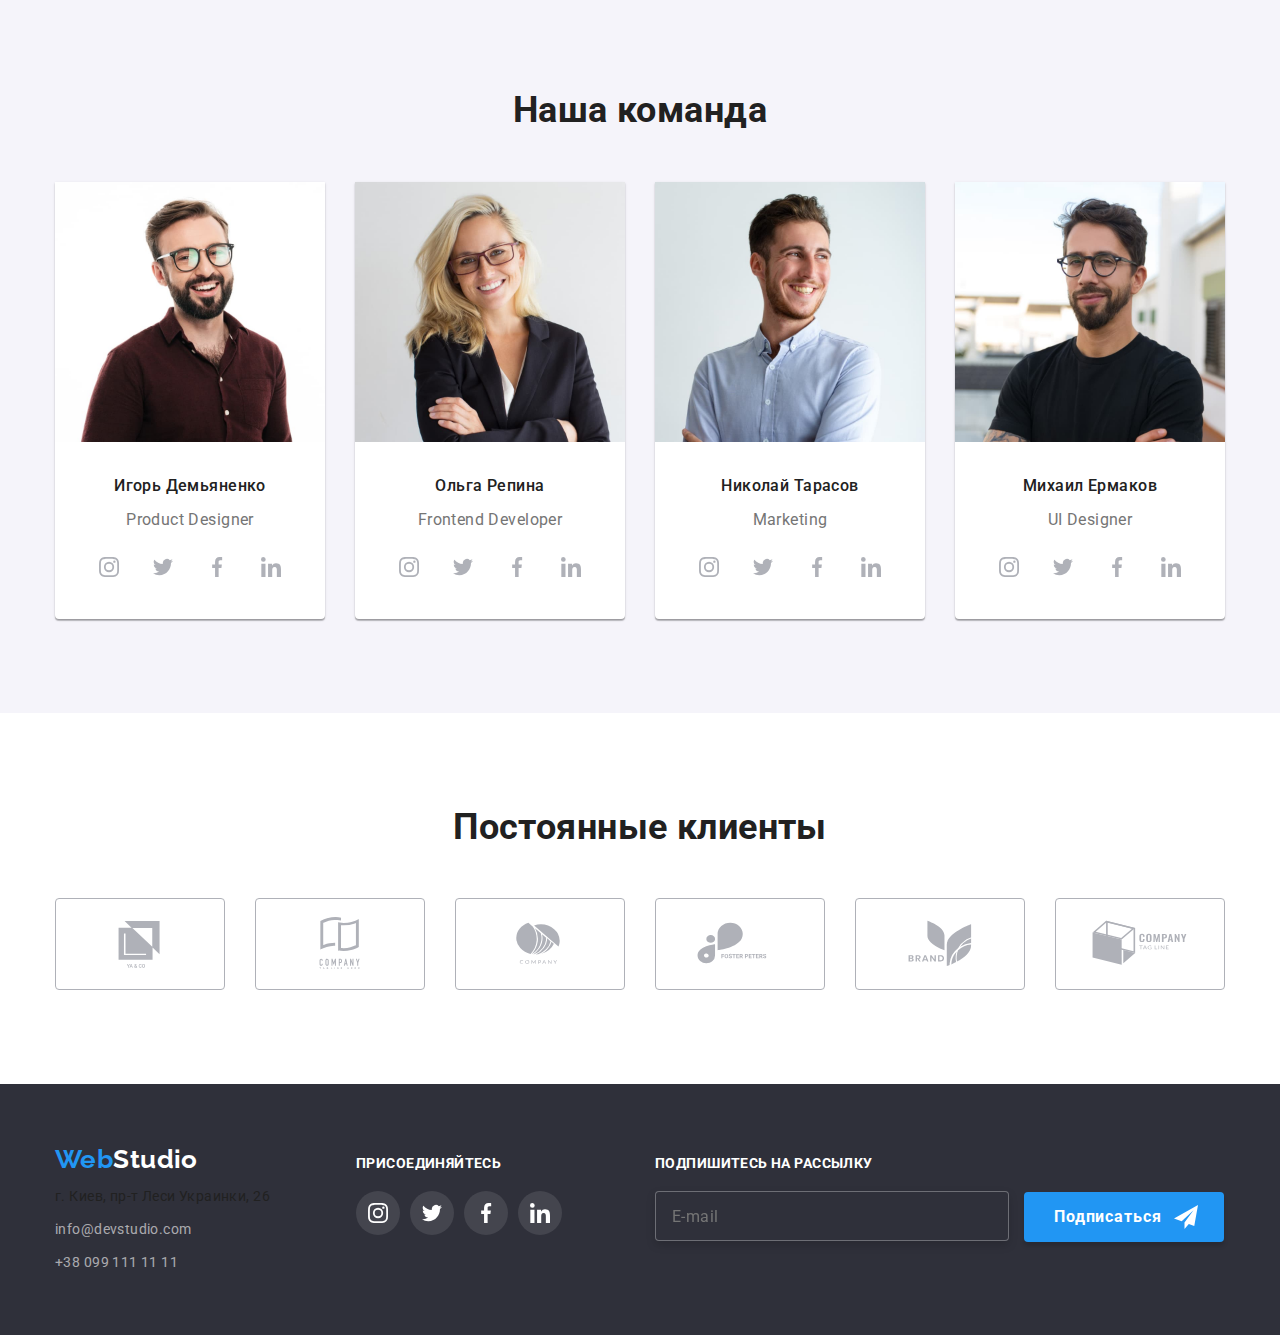
==== commit 25d99508: "добавляет разбитие на файлы Sass" ====
--- a/index.html
+++ b/index.html
@@ -15,6 +15,7 @@
       href="https://cdnjs.cloudflare.com/ajax/libs/modern-normalize/1.0.0/modern-normalize.min.css"
     />
     <link rel="stylesheet" href="./css/style.css" />
+        <link rel="stylesheet" href="./css/main.min.css">
   </head>
 
   <body>
--- a/css/style.css
+++ b/css/style.css
@@ -7,994 +7,27 @@
       - hero #2F303A
 */
 
-:root {
-  --primary-text-color: #757575;
-  --secondary-text-color: #212121;
-  --accent-text-color: #2196f3;
-  --white-color: #ffffff;
-}
-
 /* Офрмление body*/
-p,
-h1,
-h2,
-h3,
-h4,
-h5,
-h6 {
-  margin-top: 0;
-  margin-bottom: 0;
-}
-
-ul {
-  margin-top: 0;
-  margin-bottom: 0;
-  padding-left: 0;
-}
-
-img {
-  display: block;
-}
-
-body {
-  color: var(--primary-text-color);
-  background-color: var(--white-color);
-  font-family: Roboto, sans-serif;
-  font-style: normal;
-  font-weight: 400;
-  font-size: 14px;
-  line-height: 1.71;
-  letter-spacing: 0.03em;
-}
 
 /* Офрмление header*/
 
-.container {
-  width: 1200px;
-  padding-left: 15px;
-  padding-right: 15px;
-  margin: 0 auto;
-}
-
-.header {
-  padding-bottom: 24px;
-  padding-top: 25px;
-  font-weight: 500;
-  font-size: 14px;
-  line-height: 1.14x;
-  letter-spacing: 0.02em;
-  border-bottom: 1px solid #ececec;
-}
-
-.header-navigation {
-  display: flex;
-  align-items: center;
-}
-
-.header .container {
-  display: flex;
-  align-items: center;
-}
-
 /* Офрмление логтипа*/
-
-.logo {
-  margin-right: 93px;
-  font-family: Raleway;
-  font-weight: 700;
-  font-size: 26px;
-  line-height: 1.19;
-  text-decoration-line: none;
-}
-
-.logo > span {
-  color: var(--accent-text-color);
-}
-
-.logo:visited {
-  color: var(--secondary-text-color);
-}
 
 /* Офрмление навигационного меню и 
 адресной информации */
 
-.menu-top {
-  list-style: none;
-  font-style: normal;
-}
-
-.menu-top:visited {
-  color: var(--secondary-text-color);
-}
-
-.menu-top {
-  display: flex;
-}
-
-
-.right {
-  margin-left: auto;
-  display: flex;
- 
-}
-
-.nav-contact {
-  display: flex;
-  align-items: center;
-  justify-content: center;
-}
-
-.nav-icons {
-  margin-right: 10px;
-  fill: var(--primary-text-color);
-  transition-property: fill;
-  transition-duration: 250ms;
-  transition-timing-function: cubic-bezier(0.4, 0, 0.2, 1);
-  t
-}
-
-.link {
-  display: inline-block;
-  text-decoration-line: none;
-  color: var(--secondary-text-color);
-  transition-property: color;
-  transition-duration: 250ms;
-  transition-timing-function: cubic-bezier(0.4, 0, 0.2, 1);
-}
-
-.link:hover .nav-icons,
-.link:focus .nav-icons {
-  fill: var(--accent-text-color);
-}
-
-.link:hover,
-.link:focus {
-  color: var(--accent-text-color);
-}
-
-
-.block-active {
-  position: relative;  
-}
-
-.link-active {
-  display: inline-block;
-  text-decoration-line: none;
-  color: var(--accent-text-color);
-}
-
-.link-active::after {
-  content: "";
-  display: inline-block;
-  position: absolute;
-  bottom: -28px;
-  left: 0;
-  width: 100%;
-  height: 4px;
-  background: #2196f3;
-  border-radius: 2px;
-}
-
-.item:not(:last-child) {
-  margin-right: 50px;
-}
-
-.adress {
-  color: var(--primary-text-color);
-}
-
-/* Офрмление блока hero*/
-
-.hero {
-   color: var(--white-color);
-  text-align: center;
-}
-
-.container-overlay {
-  margin-right: auto;
-  margin-left: auto;
-  max-width: 1600px;
-  height: 600px;
-  /*outline: 2px solid brown;*/
-  padding-bottom: 200px;
-  padding-top: 200px;
-  justify-content: center;
-  background-image: linear-gradient(
-      rgba(47, 48, 58, 0.4),
-      rgba(47, 48, 58, 0.4)
-    ),
-    url(../images/hero-logo.jpg);
-  background-repeat: no-repeat;
-  background-position: center;
-}
-
-.slogan {
-  margin-left: auto;
-  margin-right: auto;
-  padding-top: 0px;
-  padding-bottom: 0px;
-  width: 696px;
-  font-weight: 900;
-  font-size: 44px;
-  line-height: 1.36;
-  letter-spacing: 0.06em;
-  text-transform: uppercase;
-}
-
-.button {
-  margin-top: 30px;
-  padding-right: 32px;
-  padding-left: 32px;
-  padding-top: 10px;
-  padding-bottom: 10px;
-  box-shadow: 0px 4px 4px rgba(0, 0, 0, 0.15);
-  border-radius: 4px;
-  border-color: transparent;
-  font-family: Roboto;
-  color: var(--white-color);
-  background-color: var(--accent-text-color);
-  font-weight: 700;
-  font-size: 16px;
-  line-height: 1.87;
-  letter-spacing: 0.06em;
-  cursor: pointer;
-}
+/* Офрмление блока hero для геро*/
 
 /* Офрмление блока Особенности (peculiarities)*/
 
-.peculiarities {
-  padding-top: 94px;
-  padding-bottom: 94px;
-}
-
-.list-pec {
-  margin-right: 30px;
-  width: 270px;
-}
-
-.last {
-  margin-right: 0;
-}
-
-.secret {
-  display: none;
-}
-.box-icons {
-  display: flex;
-  align-items: center;
-  justify-content: center;
-  width: 270px;
-  height: 120px;
-  background: #f5f4fa;
-  border-radius: 4px;
-}
-
-.text-title {
-  margin-bottom: 10px;
-  margin-top: 30px;
-  color: var(--secondary-text-color);
-  font-weight: bold;
-  font-size: 14px;
-  line-height: 1.14;
-  text-transform: uppercase;
-}
-
-.block {
-  display: flex;
-  list-style: none;
-  justify-content: space-between;
-}
-
 /* Офрмление блока Чем мы занимаемся (doing)*/
-
-.doing {
-  padding-bottom: 94px;
-}
-
-.block-name {
-  margin-bottom: 50px;
-  color: var(--secondary-text-color);
-  font-weight: 700;
-  font-size: 36px;
-  line-height: 1.16;
-  text-align: center;
-}
-.box-doing {
-  position: absolute;
-  bottom: 0;
-  width: 370px;
-  height: 70px;
-  text-align: center;
-  padding-top: 27px;
-  padding-bottom: 27px;
-  background: rgba(47, 48, 58, 0.8);
-}
-
-.white-text {
-  margin-right: auto;
-  margin-left: auto;
-  font-family: Roboto;
-  font-style: normal;
-  font-weight: 700;
-  font-size: 14px;
-  line-height: 16px;
-  text-align: center;
-  letter-spacing: 0.03em;
-  text-transform: uppercase;
-  color: #ffffff;
-}
 
 /* Офрмление блока Наша команда (team)*/
 
-.team {
-  padding-top: 94px;
-  padding-bottom: 94px;
-  background: #f5f4fa;
-}
-
-.list-team {
-  padding-bottom: 30px;
-  text-align: center;
-  background: var(--white-color);
-  box-shadow: 0px 1px 3px rgba(0, 0, 0, 0.12), 0px 1px 1px rgba(0, 0, 0, 0.14),
-    0px 2px 1px rgba(0, 0, 0, 0.2);
-  border-radius: 0px 0px 4px 4px;
-}
-
-.people {
-  margin-top: 30px;
-  margin-bottom: 10px;
-  color: var(--secondary-text-color);
-  font-weight: 500;
-  font-size: 16px;
-  line-height: 1, 19;
-}
-
-.masters-socials {
-  display: flex;
-  text-decoration: none;
-  align-items: center;
-  justify-content: center;
-  list-style: none;
-}
-
-.socials-item {
-  width: 44px;
-  height: 44px;
-  margin-right: 10px;
-}
-
-.socials-item:last-child {
-  margin-right: 0;
-}
-
-.social-link {
-  width: 100%;
-  height: 100%;
-  display: flex;
-  align-items: center;
-  justify-content: center;
-  border-radius: 50%;
-  transition-property: background-color;
-  transition-duration: 250ms;
-  transition-timing-function: cubic-bezier(0.4, 0, 0.2, 1);
- }
-
-
-.social-icons {
-  display: flex;
-  align-items: center;
-  justify-content: center;
-  fill: #afb1b8;
-  transition-property: fill;
-  transition-duration: 250ms;
-  transition-timing-function: cubic-bezier(0.4, 0, 0.2, 1);
-}
-
-.social-link:hover,
-.social-link:focus {
-  background-color: var(--accent-text-color);
-  }
-
-.social-link:hover .social-icons,
-.social-link:focus .social-icons {
-  fill: var(--white-color);
-}
-
-.role {
-  font-size: 16px;
-  line-height: 1.19;
-  margin-bottom: 16px;
-}
-
-/*Оформление блока Постоянные клинты (Clients)*/
-
-.clients {
-  padding-top: 94px;
-  padding-bottom: 94px;
-}
-
-.company-list {
-  list-style: none;
-  display: flex;
-  justify-content: space-between;
-}
-
-.box-company {
-  display: flex;
-  align-items: center;
-  justify-content: center;
-  width: 170px;
-  height: 92px;
-  border: 1px solid #afb1b8;
-  box-sizing: border-box;
-  border-radius: 4px;
-  transition-property: border-color;
-  transition-duration: 250ms;
-  transition-timing-function: cubic-bezier(0.4, 0, 0.2, 1);
-}
-
-.company-icons {
-  width: 100%;
-  grid-template: 100%;
-  fill: #afb1b8;
-  transition-property: fill;
-  transition-duration: 250ms;
-  transition-timing-function: cubic-bezier(0.4, 0, 0.2, 1);
-}
-
-.company-link,
-.company-icons {
-  display: block; 
-}
-
-.company-link:hover .box-company,
-.company-link:focus .box-company,
-.company-link:hover .company-icons,
-.company-link:focus .company-icons {
-  fill: var(--accent-text-color);
-  border-color: var(--accent-text-color);
-}
-
 /* Офрмление блоков футера */
 
-.footer {
-  padding-top: 60px;
-  padding-bottom: 60px;
-  background-color: #2f303a;
-}
-
-.white {
-  display: block;
-  color: var(--white-color);
-}
-
-.white:visited {
-  color: var(--white-color);
-}
-
-.footer .logo {
-  margin-bottom: 20px;
-}
-
-.menu {
-  display: block;
-  list-style: none;
-  font-style: normal;
-}
-
-.menu:visited {
-  color: var(--secondary-text-color);
-}
-
-.down {
-  color: rgba(255, 255, 255, 0.6);
-}
-
-.link-down {
-  margin-top: 9px;
-}
-
-.box-adress {
-  width: 231px;
-}
-
-.box {
-  display: flex;
-  align-items: baseline;
- 
- }
-
-.box-socials {
-  margin-left: 70px;
-}
-
-.text-social {
-  display: block;
-  margin-bottom: 20px;
-  font-family: Roboto;
-  font-style: normal;
-  font-weight: bold;
-  font-size: 14px;
-  line-height: 16px;
-  letter-spacing: 0.03em;
-  text-transform: uppercase;
-  color: #ffffff;
-}
-
-.adress-socials {
-  display: flex;
-}
-
-.dark {
-  background: rgba(255, 255, 255, 0.1);
-}
-
-.white {
-  fill: var(--white-color);
-}
-.dark-mail {
-  width: 354px;
-  height: 50px;
-  background-color: #2f303a;
-  margin-right: 0px;
-  border: 1px solid rgba(255, 255, 255, 0.3);
-  box-sizing: border-box;
-  filter: drop-shadow(0px 4px 4px rgba(0, 0, 0, 0.15));
-  border-radius: 4px;
-  font-family: Roboto;
-  padding-left: 16px;
-  font-style: normal;
-  font-weight: 400;
-  font-size: 16px;
-  line-height: 125%;
-  align-items: center;
-  letter-spacing: 0.03em;
-  color: rgba(255, 255, 255, 0.6);
-  outline: none;
-}
-
-.dark-mail:focus,
-.dark-mail:hover,
-.dark-mail:focus.dark-mail:focus::placeholder {
-  border-color: #2196F3;
-}
-
-
-.post {
-  margin-left: 93px;
-  width: 570px;
-}
-
- .post > .button {
-  display: inline-block;
-  width: 200px;
-  border: 0px;
-  height: 50px;
-  margin-left: 12px;
-  margin-top: 0;
-  padding-left: 29px;
-  padding-right: 62px;
-  position: relative;
-}
-
-.messenger {
-  position: absolute;
-  right: 26px;
-  top: 50%;
-  transform: translateY(-50%);
-  border: 2px;
-}
-
-/* страница Portfolio 
-
-оформление блока фильтров */
-
-.filter {
-  padding-top: 94px;
-  padding-bottom: 94px;
-}
-
-.filter-block {
-  display: flex;
-  justify-content: center;
-  align-items: flex-end;
-  font-family: Roboto, sans-serif;
-  text-decoration-line: none;
-  font-weight: 500;
-  font-size: 16px;
-  line-height: 1.62;
-  letter-spacing: 0.03em;
-  list-style: none;
-  color: var(--secondary-text-color);
-}
-
-.filter-fb {
-  padding-top: 6px;
-  padding-bottom: 6px;
-  padding-left: 22px;
-  padding-right: 22px;
-  line-height: 26px;
-  border-radius: 4px;
-  border-color: transparent;
-  background-color: #f5f4fa;
-  text-align: center;
-  cursor: pointer;
-  font-family: Roboto;
-  font-style: 400;
-  font-weight: 500;
-  font-size: 16px;
-  line-height: 162%;
-  text-align: center;
-  letter-spacing: 0.03em;
-  box-shadow: inset;
-  color: #212121;
-  transition-property: background-color, color, box-shadow ;
-  transition-duration: 250ms;
-  transition-timing-function: cubic-bezier(0.4, 0, 0.2, 1);
-}
-
-.filter-fb:focus,
-.filter-fb:hover {
-  color: var(--white-color);
-  background-color: var(--accent-text-color);
-  box-shadow: 0px 3px 1px rgba(0, 0, 0, 0.1), 0px 1px 2px rgba(0, 0, 0, 0.08),
-    0px 2px 2px rgba(0, 0, 0, 0.12);
-}
-
-.list-fb {
-  margin-right: 8px;
-}
-
-.list-fb:last-child {
-  margin-right: 0px;
-}
+/* страница Portfolio оформление блока фильтров */
 
 /* оформление центрального блоrа постеров*/
 
-.prt {
-  display: flex;
-  flex-wrap: wrap;
-  margin-top: 50px;  
-}
-
-.caption {
-  padding-top: 24px;
-  padding-bottom: 24px;
-  padding-left: 20px;
-  border-bottom: 1px solid #eeeeee;
-  border-left: 1px solid #eeeeee;
-  border-right: 1px solid #eeeeee;
-}
-
-.list-poster {
-  margin-right: 30px;
-  margin-bottom: 30px;
-}
-
-.list-poster:nth-child(3n + 3) {
-  margin-right: 0;
-}
-
-.list-poster:nth-last-child(-n + 3) {
-  margin-bottom: 0;
-}
-
-.shadow {
-  width: 100%;
-  height: 100%;
-  box-shadow: none;
-  position: relative;
-  }
-
-.posters:hover .shadow,
-.posters:focus .shadow {
-  box-shadow: 0px 1px 1px rgba(0, 0, 0, 0.12), 0px 4px 4px rgba(0, 0, 0, 0.06),
-    1px 4px 6px rgba(0, 0, 0, 0.16); 
-}
-
-.posters {
-  text-decoration-line: none;
-}
-
-.posters:visited {
-  color: #212121;
-}
-
-.posters-plogo {
-  margin-bottom: 4px;
-  color: #212121;
-  font-weight: 700;
-  font-size: 18px;
-  line-height: 2;
-  letter-spacing: 0.06em;
-}
-
-.posters-ptext {
-  font-size: 16px;
-  line-height: 1.87;
-  color: #757575;
-}
-
-.box-posters {
-  width: 370px;
-  height: 294px;
-  position: absolute;
-  top: 0;
-  transform: translatey(100%);
-  transition: transform 300ms;
-  padding-top: 63px;
-  padding-bottom: 63px;   
-  background: rgba(33, 150, 243, 0.9);  
-}
-
-.posters:hover .box-posters,
-.posters:focus .box-posters {
-  transform: translatey(0);    
-}
-
-.container-over {
-  overflow: hidden;
-  position: relative;
-}
-
-.text-back {
-  margin-right: 24px;
-  margin-left: 24px;
-  font-family: Roboto;
-  font-style: normal;
-  font-weight: 400;
-  font-size: 18px;
-  line-height: 156%;
-  letter-spacing: 0.03em;
-  color: #ffffff;
-}
-
-
 /*-------------------Модальное окно-----------*/
-
-.backdrop {
-  position: fixed;
-  top: 0;
-  left: 0;
-  width: 100%;
-  height: 100%;
-  opacity: 1;
-  background-color: rgba(0, 0, 0, 0.25);
-  transition-property: opacity;
-  transition-duration: 300ms;
-  transition-timing-function: linear; 
-}
-
-.backdrop.is-hidden {
-  opacity: 0;
-  pointer-events: none;
-  visibility: hidden;
-}
-
-.modal {
-  position: absolute;
-  width: 528px;
-  height: 581px;
-  top: 50%;
-  left: 50%;
-  transform: translate(-50%, -50%);
-  box-shadow: 0px 1px 3px rgba(0, 0, 0, 0.12), 0px 1px 1px rgba(0, 0, 0, 0.14), 0px 2px 1px rgba(0, 0, 0, 0.2);
-  border-radius: 4px;
-  background-color: var(--white-color); 
-}
-
-.modal-close {
-  position: relative;
-}  
-
-.close {
-  position: absolute;
-  top: 8px;
-  right: 8px;
-  width: 30px;
-  height: 30px;
-  background: var(--white-color);
-  border: 1px solid rgba(0, 0, 0, 0.1);
-  box-sizing: border-box;
-  border-radius: 50%;
-  cursor: initial;
-  transition-property: cursor;
-  transition-duration: 250ms;
-  transition-timing-function: cubic-bezier(0.4, 0, 0.2, 1);
-}
-
-.close-icon {
-  padding: 0;
-  display: flex;
-  position: absolute;
-  top: 50%;
-  left: 50%;
-  transform: translate(-50%, -50%);
-  transition-property: fill;
-  transition-duration: 250ms;
-  transition-timing-function: cubic-bezier(0.4, 0, 0.2, 1);  
-}
-
-.close:hover .close-icon,
-.close:focus .close-icon {
-  cursor: pointer;
-  fill: #2196F3;;
-}
-.inform-box {
-  padding: 40px;
-  width: 100%;
-  height: 100%;
-}
-
-.name-form {
-  height: 23px;
-  margin-bottom: 12px;
-  font-family: Roboto;
-  font-style: normal;
-  font-weight: bold;
-  font-size: 20px;
-  line-height: 115%;
-  text-align: center;
-  letter-spacing: 0.03em;
-  color: #212121;
-}
-
-.text-form {
-  margin-bottom: 4px;
-  height: 14px;
-  font-family: Roboto;
-  font-style: normal;
-  font-weight: normal;
-  font-size: 12px;
-  line-height: 117%;
-  letter-spacing: 0.01em;
-  color: #757575;
-}
-
-.inform {
-  padding-left: 42px;
-  width: 100%;
-  height: 40px;
-  border: 1px solid rgba(33, 33, 33, 0.2);
-  box-sizing: border-box;
-  border-radius: 4px;
-  outline: none;
-  transition-property: border-color;
-  transition-duration: 250ms;
-  transition-timing-function: cubic-bezier(0.4, 0, 0.2, 1);
-}
-
-.inform-icon {
-  position: absolute;
-  left: 12px;
-  bottom: 2px;
-  transform: translateY(-50%);
-  transition-property: fill ;
-  transition-duration: 250ms;
-  transition-timing-function: cubic-bezier(0.4, 0, 0.2, 1);
-}
-
-.inform:focus,
-.inform:hover,
-.inform:focus.inform:focus::placeholder {
-  border-color: #2196F3;
-}
-
-.inform:focus + .inform-icon,
-.inform:hover + .inform-icon {
-  fill: #2196F3
-}
-
-
-.textcomment {
-  padding-left: 16px;
-  padding-right: 16px;
-  padding-bottom: 12px;
-  padding-top: 12px;
-  height: 120px;
-  resize: none;
-}
-
-.agreement {
-  margin-left: 20px;
-  font-family: Roboto;
-  font-style: normal;
-  font-weight: 400;
-  font-size: 14px;
-  line-height: 171%;
-  letter-spacing: 0.03em;
-  color: #757575;
-}
-
-.agreement-link {
-  font-family: Roboto;
-  font-style: normal;
-  font-weight: normal;
-  font-size: 14px;
-  line-height: 171%;
-  letter-spacing: 0.03em;
-  text-decoration-line: underline;
-  color: #2196F3;
-}
-
-.box-button {
-  display: flex;
-  margin-left: auto;
-  margin-right: auto;  
-  text-align: center;
-  justify-content: center;
-}
-
-.button-modal {
-  padding-right: 56px;
-  padding-left: 55px;
-  padding-top: 10px;
-  padding-bottom: 10px;
-  box-shadow: 0px 1px 3px rgba(0, 0, 0, 0.12), 0px 1px 1px rgba(0, 0, 0, 0.14), 0px 2px 1px rgba(0, 0, 0, 0.2);
-  border: 0;
-  border-radius: 4px;
-  border-color: transparent;
-  font-family: Roboto;
-  color: var(--white-color);
-  background-color: var(--accent-text-color);
-  font-weight: 700;
-  font-size: 16px;
-  line-height: 1.87;
-  letter-spacing: 0.06em;
-  cursor: pointer;
-  text-align: center;
-  justify-content: center;   
- }
-
- .box-size {
-  position: relative;
-  height: 58px;
-  margin-bottom: 10px;
- }
-
-.box-comment {
-  height: 138px;
-  margin-bottom: 20px;
-}
-
-.checkbox__box {
-  display: flex;
-  position: relative;
-  margin-bottom: 30px;
-  align-items: center;
-  justify-content: center;
-}
-
-.inform-chek {
-  -webkit-appearance: none;
-  appearance: none;
-}
-
-.inform-chek {  
-  margin-right: 7px;  
-}
-
-.check__box {
-  position: absolute;
-  left: 12px;
-  width: 16px;
-  height: 15px;  
-  background-image: url(../images/Vector.svg);
-  background-repeat: no-repeat; 
-}
-
-.inform-chek:checked + .check__box {
-  width: 16px;
-  height: 15px;  
-  background-image: url(../images/check.svg);
-}
-
-.license-icon {
-  position: absolute;
-  top: 4px;
-  left: 12px;
-}
-
-
-
--- a/css/main.min.css
+++ b/css/main.min.css
@@ -0,0 +1,2 @@
+:root{--primary-text-color: #757575;--secondary-text-color: #212121;--accent-text-color: #2196f3;--white-color: #ffffff}p,h1,h2,h3,h4,h5,h6{margin-top:0;margin-bottom:0}ul{margin-top:0;margin-bottom:0;padding-left:0}img{display:block}.container{width:1200px;padding-left:15px;padding-right:15px;margin:0 auto}body{color:var(--primary-text-color);background-color:var(--white-color);font-family:Roboto, sans-serif;font-style:normal;font-weight:400;font-size:14px;line-height:1.71;letter-spacing:0.03em}.is-hidden{opacity:0;pointer-events:none;visibility:hidden}.modal{position:absolute;width:528px;height:581px;top:50%;left:50%;transform:translate(-50%, -50%);box-shadow:0px 1px 3px rgba(0,0,0,0.12),0px 1px 1px rgba(0,0,0,0.14),0px 2px 1px rgba(0,0,0,0.2);border-radius:4px;background-color:var(--white-color)}.modal-close{position:relative}.close{position:absolute;top:8px;right:8px;width:30px;height:30px;background:var(--white-color);border:1px solid rgba(0,0,0,0.1);box-sizing:border-box;border-radius:50%;cursor:initial;transition-property:cursor;transition-duration:250ms;transition-timing-function:cubic-bezier(0.4, 0, 0.2, 1)}.close-icon{padding:0;display:flex;position:absolute;top:50%;left:50%;transform:translate(-50%, -50%);transition-property:fill;transition-duration:250ms;transition-timing-function:cubic-bezier(0.4, 0, 0.2, 1)}.close:hover .close-icon,.close:focus .close-icon{cursor:pointer;fill:#2196f3}.header{padding-bottom:24px;padding-top:25px;font-weight:500;font-size:14px;line-height:1.14x;letter-spacing:0.02em;border-bottom:1px solid #ececec}.header-navigation{display:flex;align-items:center}.header .container{display:flex;align-items:center}.logo{margin-right:93px;font-family:Raleway;font-weight:700;font-size:26px;line-height:1.19;text-decoration-line:none}.logo>span{color:var(--accent-text-color)}.logo:visited{color:var(--secondary-text-color)}.white{color:var(--white-color)}.white:visited{color:var(--white-color)}.menu-top{display:flex;list-style:none;font-style:normal}.menu-top:visited{color:var(--secondary-text-color)}.right{margin-left:auto;display:flex}.nav-contact{display:flex;align-items:center;justify-content:center}.nav-icons{margin-right:10px;fill:var(--primary-text-color);transition-property:fill;transition-duration:250ms;transition-timing-function:cubic-bezier(0.4, 0, 0.2, 1)}.link{display:inline-block;text-decoration-line:none;color:var(--secondary-text-color);transition-property:color;transition-duration:250ms;transition-timing-function:cubic-bezier(0.4, 0, 0.2, 1)}.link:hover .nav-icons,.link:focus .nav-icons{fill:var(--accent-text-color)}.link:hover,.link:focus{color:var(--accent-text-color)}.block-active{position:relative}.link-active{display:inline-block;text-decoration-line:none;color:var(--accent-text-color)}.link-active::after{content:"";display:inline-block;position:absolute;bottom:-28px;left:0;width:100%;height:4px;background:#2196f3;border-radius:2px}.item:not(:last-child){margin-right:50px}.adress{color:var(--primary-text-color)}.hero{color:var(--white-color);text-align:center}.container-overlay{margin-right:auto;margin-left:auto;max-width:1600px;height:600px;padding-bottom:200px;padding-top:200px;justify-content:center;background-image:linear-gradient(rgba(47,48,58,0.4), rgba(47,48,58,0.4)),url(../images/hero-logo.jpg);background-repeat:no-repeat;background-position:center}.slogan{margin-left:auto;margin-right:auto;padding-top:0px;padding-bottom:0px;width:696px;font-weight:900;font-size:44px;line-height:1.36;letter-spacing:0.06em;text-transform:uppercase}.button{margin-top:30px;padding-right:32px;padding-left:32px;padding-top:10px;padding-bottom:10px;box-shadow:0px 4px 4px rgba(0,0,0,0.15);border-radius:4px;border-color:transparent;font-family:Roboto;color:var(--white-color);background-color:var(--accent-text-color);font-weight:700;font-size:16px;line-height:1.87;letter-spacing:0.06em;cursor:pointer}.peculiarities{padding-top:94px;padding-bottom:94px}.list-pec{margin-right:30px;width:270px}.last{margin-right:0}.secret{display:none}.box-icons{display:flex;align-items:center;justify-content:center;width:270px;height:120px;background:#f5f4fa;border-radius:4px}.text-title{margin-bottom:10px;margin-top:30px;color:var(--secondary-text-color);font-weight:bold;font-size:14px;line-height:1.14;text-transform:uppercase}.block{display:flex;list-style:none;justify-content:space-between}.doing{padding-bottom:94px}.block-name{margin-bottom:50px;color:var(--secondary-text-color);font-weight:700;font-size:36px;line-height:1.16;text-align:center}.box-doing{position:absolute;bottom:0;width:370px;height:70px;text-align:center;padding-top:27px;padding-bottom:27px;background:rgba(47,48,58,0.8)}.white-text{margin-right:auto;margin-left:auto;font-family:Roboto;font-style:normal;font-weight:700;font-size:14px;line-height:16px;text-align:center;letter-spacing:0.03em;text-transform:uppercase;color:#ffffff}.team{padding-top:94px;padding-bottom:94px;background:#f5f4fa}.list-team{padding-bottom:30px;text-align:center;background:var(--white-color);box-shadow:0px 1px 3px rgba(0,0,0,0.12),0px 1px 1px rgba(0,0,0,0.14),0px 2px 1px rgba(0,0,0,0.2);border-radius:0px 0px 4px 4px}.people{margin-top:30px;margin-bottom:10px;color:var(--secondary-text-color);font-weight:500;font-size:16px;line-height:1, 19}.masters-socials{display:flex;text-decoration:none;align-items:center;justify-content:center;list-style:none}.socials-item{width:44px;height:44px;margin-right:10px}.socials-item:last-child{margin-right:0}.social-link{width:100%;height:100%;display:flex;align-items:center;justify-content:center;border-radius:50%;transition-property:background-color;transition-duration:250ms;transition-timing-function:cubic-bezier(0.4, 0, 0.2, 1)}.social-icons{display:flex;align-items:center;justify-content:center;fill:#afb1b8;transition-property:fill;transition-duration:250ms;transition-timing-function:cubic-bezier(0.4, 0, 0.2, 1)}.social-link:hover,.social-link:focus{background-color:var(--accent-text-color)}.social-link:hover .social-icons,.social-link:focus .social-icons{fill:var(--white-color)}.role{font-size:16px;line-height:1.19;margin-bottom:16px}.clients{padding-top:94px;padding-bottom:94px}.company-list{list-style:none;display:flex;justify-content:space-between}.box-company{display:flex;align-items:center;justify-content:center;width:170px;height:92px;border:1px solid #afb1b8;box-sizing:border-box;border-radius:4px;transition-property:border-color;transition-duration:250ms;transition-timing-function:cubic-bezier(0.4, 0, 0.2, 1)}.company-icons{width:100%;grid-template:100%;fill:#afb1b8;transition-property:fill;transition-duration:250ms;transition-timing-function:cubic-bezier(0.4, 0, 0.2, 1)}.company-link,.company-icons{display:block}.company-link:hover .box-company,.company-link:focus .box-company,.company-link:hover .company-icons,.company-link:focus .company-icons{fill:var(--accent-text-color);border-color:var(--accent-text-color)}.footer{padding-top:60px;padding-bottom:60px;background-color:#2f303a}.footer .logo{margin-bottom:20px}.menu{display:block;list-style:none;font-style:normal}.menu:visited{color:var(--secondary-text-color)}.down{color:rgba(255,255,255,0.6)}.link-down{margin-top:9px}.box-adress{width:231px}.box{display:flex;align-items:baseline}.box-socials{margin-left:70px}.text-social{display:block;margin-bottom:20px;font-family:Roboto;font-style:normal;font-weight:bold;font-size:14px;line-height:16px;letter-spacing:0.03em;text-transform:uppercase;color:#ffffff}.adress-socials{display:flex}.dark{background:rgba(255,255,255,0.1)}.white{fill:var(--white-color)}.dark-mail{width:354px;height:50px;background-color:#2f303a;margin-right:0px;border:1px solid rgba(255,255,255,0.3);box-sizing:border-box;filter:drop-shadow(0px 4px 4px rgba(0,0,0,0.15));border-radius:4px;font-family:Roboto;padding-left:16px;font-style:normal;font-weight:400;font-size:16px;line-height:125%;align-items:center;letter-spacing:0.03em;color:rgba(255,255,255,0.6);outline:none}.dark-mail:focus,.dark-mail:hover,.dark-mail:focus.dark-mail:focus::placeholder{border-color:#2196f3}.post{margin-left:93px;width:570px}.post>.button{display:inline-block;width:200px;border:0px;height:50px;margin-left:12px;margin-top:0;padding-left:29px;padding-right:62px;position:relative}.messenger{position:absolute;right:26px;top:50%;transform:translateY(-50%);border:2px}.inform-box{padding:40px;width:100%;height:100%}.name-form{height:23px;margin-bottom:12px;font-family:Roboto;font-style:normal;font-weight:bold;font-size:20px;line-height:115%;text-align:center;letter-spacing:0.03em;color:#212121}.text-form{margin-bottom:4px;height:14px;font-family:Roboto;font-style:normal;font-weight:normal;font-size:12px;line-height:117%;letter-spacing:0.01em;color:#757575}.inform{padding-left:42px;width:100%;height:40px;border:1px solid rgba(33,33,33,0.2);box-sizing:border-box;border-radius:4px;outline:none;transition-property:border-color;transition-duration:250ms;transition-timing-function:cubic-bezier(0.4, 0, 0.2, 1)}.inform-icon{position:absolute;left:12px;bottom:2px;transform:translateY(-50%);transition-property:fill;transition-duration:250ms;transition-timing-function:cubic-bezier(0.4, 0, 0.2, 1)}.inform:focus,.inform:hover,.inform:focus.inform:focus::placeholder{border-color:#2196f3}.inform:focus+.inform-icon,.inform:hover+.inform-icon{fill:#2196f3}.textcomment{padding-left:16px;padding-right:16px;padding-bottom:12px;padding-top:12px;height:120px;resize:none}.agreement{margin-left:20px;font-family:Roboto;font-style:normal;font-weight:400;font-size:14px;line-height:171%;letter-spacing:0.03em;color:#757575}.agreement-link{font-family:Roboto;font-style:normal;font-weight:normal;font-size:14px;line-height:171%;letter-spacing:0.03em;text-decoration-line:underline;color:#2196f3}.box-button{display:flex;margin-left:auto;margin-right:auto;text-align:center;justify-content:center}.button-modal{padding-right:56px;padding-left:55px;padding-top:10px;padding-bottom:10px;box-shadow:0px 1px 3px rgba(0,0,0,0.12),0px 1px 1px rgba(0,0,0,0.14),0px 2px 1px rgba(0,0,0,0.2);border:0;border-radius:4px;border-color:transparent;font-family:Roboto;color:var(--white-color);background-color:var(--accent-text-color);font-weight:700;font-size:16px;line-height:1.87;letter-spacing:0.06em;cursor:pointer;text-align:center;justify-content:center}.box-size{position:relative;height:58px;margin-bottom:10px}.box-comment{height:138px;margin-bottom:20px}.checkbox__box{display:flex;position:relative;margin-bottom:30px;align-items:center;justify-content:center}.inform-chek{-webkit-appearance:none;appearance:none}.inform-chek{margin-right:7px}.check__box{position:absolute;left:12px;width:16px;height:15px;background-image:url(../images/Vector.svg);background-repeat:no-repeat}.inform-chek:checked+.check__box{width:16px;height:15px;background-image:url(../images/check.svg)}.license-icon{position:absolute;top:4px;left:12px}.filter{padding-top:94px;padding-bottom:94px}.filter-block{display:flex;justify-content:center;align-items:flex-end;font-family:Roboto, sans-serif;text-decoration-line:none;font-weight:500;font-size:16px;line-height:1.62;letter-spacing:0.03em;list-style:none;color:var(--secondary-text-color)}.filter-fb{padding-top:6px;padding-bottom:6px;padding-left:22px;padding-right:22px;line-height:26px;border-radius:4px;border-color:transparent;background-color:#f5f4fa;text-align:center;cursor:pointer;font-family:Roboto;font-style:400;font-weight:500;font-size:16px;line-height:162%;text-align:center;letter-spacing:0.03em;box-shadow:inset;color:#212121;transition-property:background-color, color, box-shadow;transition-duration:250ms;transition-timing-function:cubic-bezier(0.4, 0, 0.2, 1)}.filter-fb:focus,.filter-fb:hover{color:var(--white-color);background-color:var(--accent-text-color);box-shadow:0px 3px 1px rgba(0,0,0,0.1),0px 1px 2px rgba(0,0,0,0.08),0px 2px 2px rgba(0,0,0,0.12)}.list-fb{margin-right:8px}.list-fb:last-child{margin-right:0px}.prt{display:flex;flex-wrap:wrap;margin-top:50px}.caption{padding-top:24px;padding-bottom:24px;padding-left:20px;border-bottom:1px solid #eeeeee;border-left:1px solid #eeeeee;border-right:1px solid #eeeeee}.list-poster{margin-right:30px;margin-bottom:30px}.list-poster:nth-child(3n+3){margin-right:0}.list-poster:nth-last-child(-n+3){margin-bottom:0}.shadow{width:100%;height:100%;box-shadow:none;position:relative}.posters:hover .shadow,.posters:focus .shadow{box-shadow:0px 1px 1px rgba(0,0,0,0.12),0px 4px 4px rgba(0,0,0,0.06),1px 4px 6px rgba(0,0,0,0.16)}.posters{text-decoration-line:none}.posters:visited{color:#212121}.posters-plogo{margin-bottom:4px;color:#212121;font-weight:700;font-size:18px;line-height:2;letter-spacing:0.06em}.posters-ptext{font-size:16px;line-height:1.87;color:#757575}.box-posters{width:370px;height:294px;position:absolute;top:0;transform:translatey(100%);transition:transform 300ms;padding-top:63px;padding-bottom:63px;background:rgba(33,150,243,0.9)}.posters:hover .box-posters,.posters:focus .box-posters{transform:translatey(0)}.container-over{overflow:hidden;position:relative}.text-back{margin-right:24px;margin-left:24px;font-family:Roboto;font-style:normal;font-weight:400;font-size:18px;line-height:156%;letter-spacing:0.03em;color:#ffffff}
+/*# sourceMappingURL=main.min.css.map */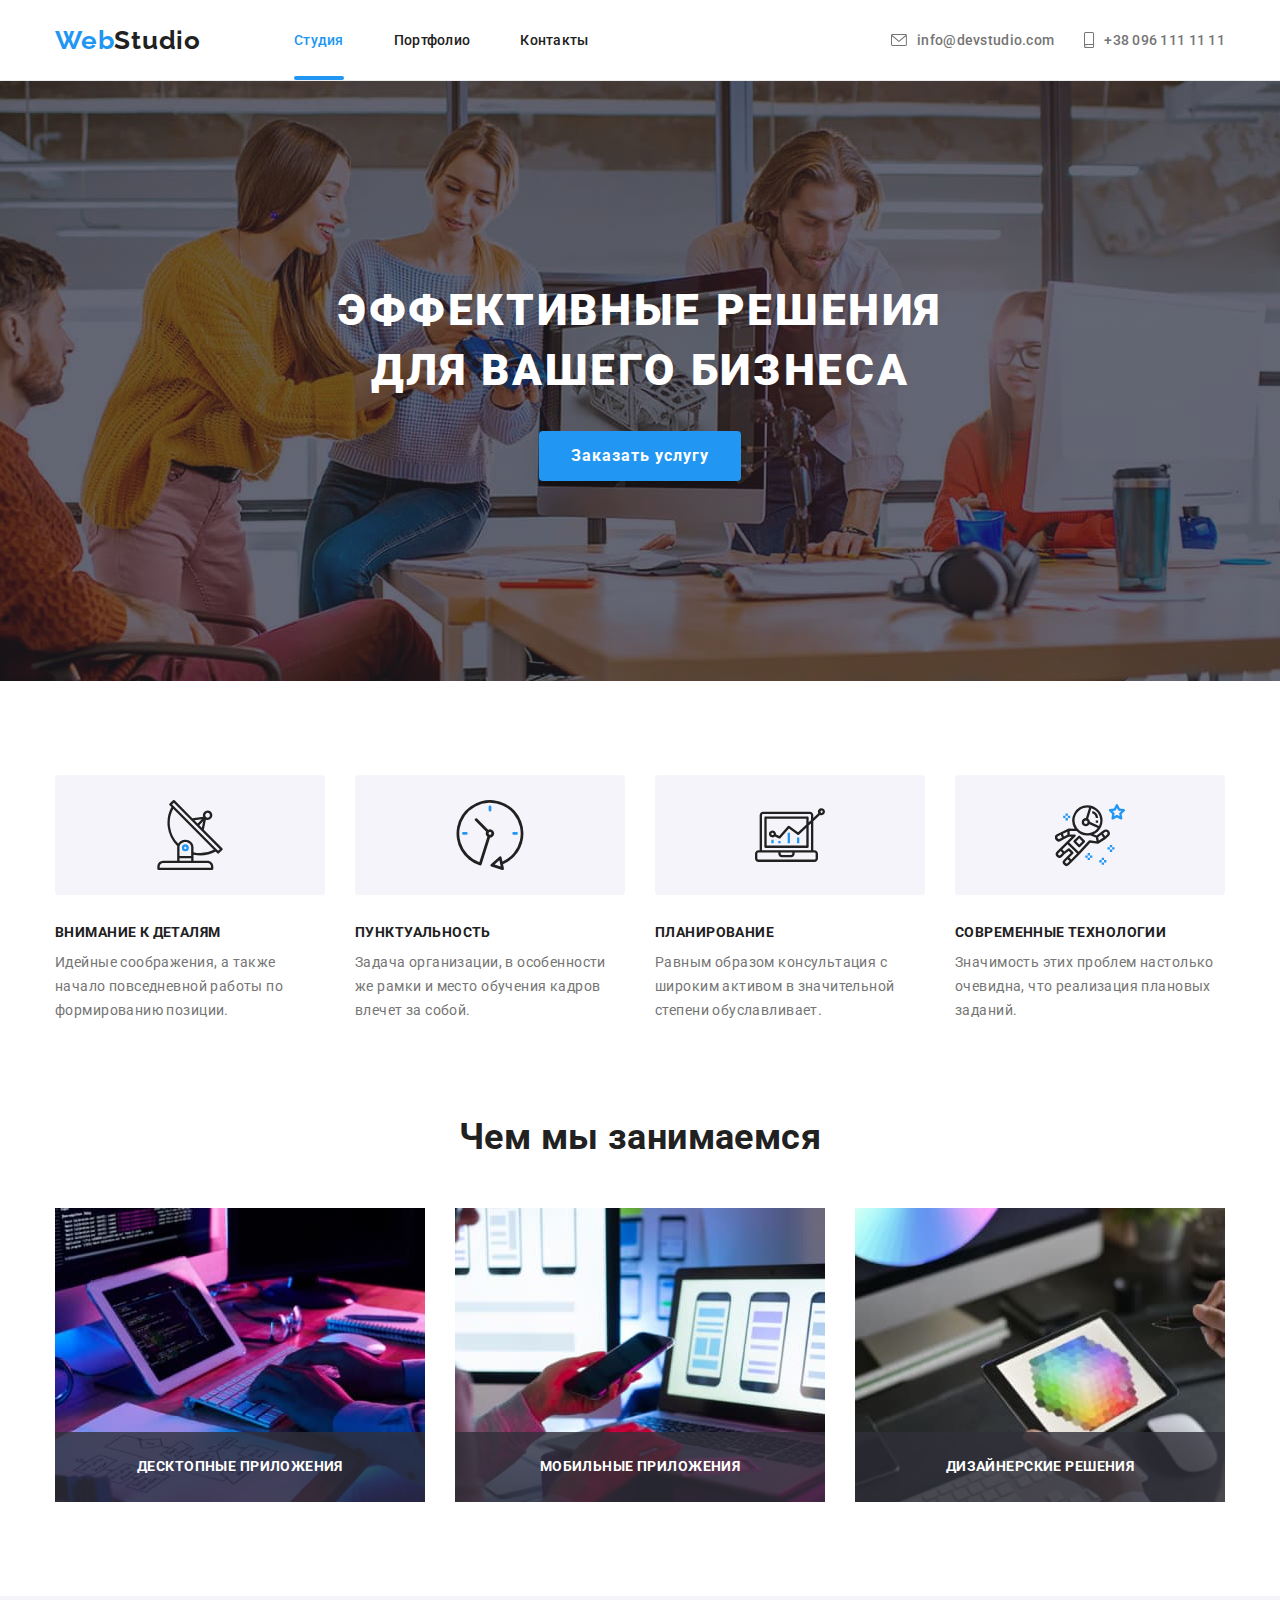
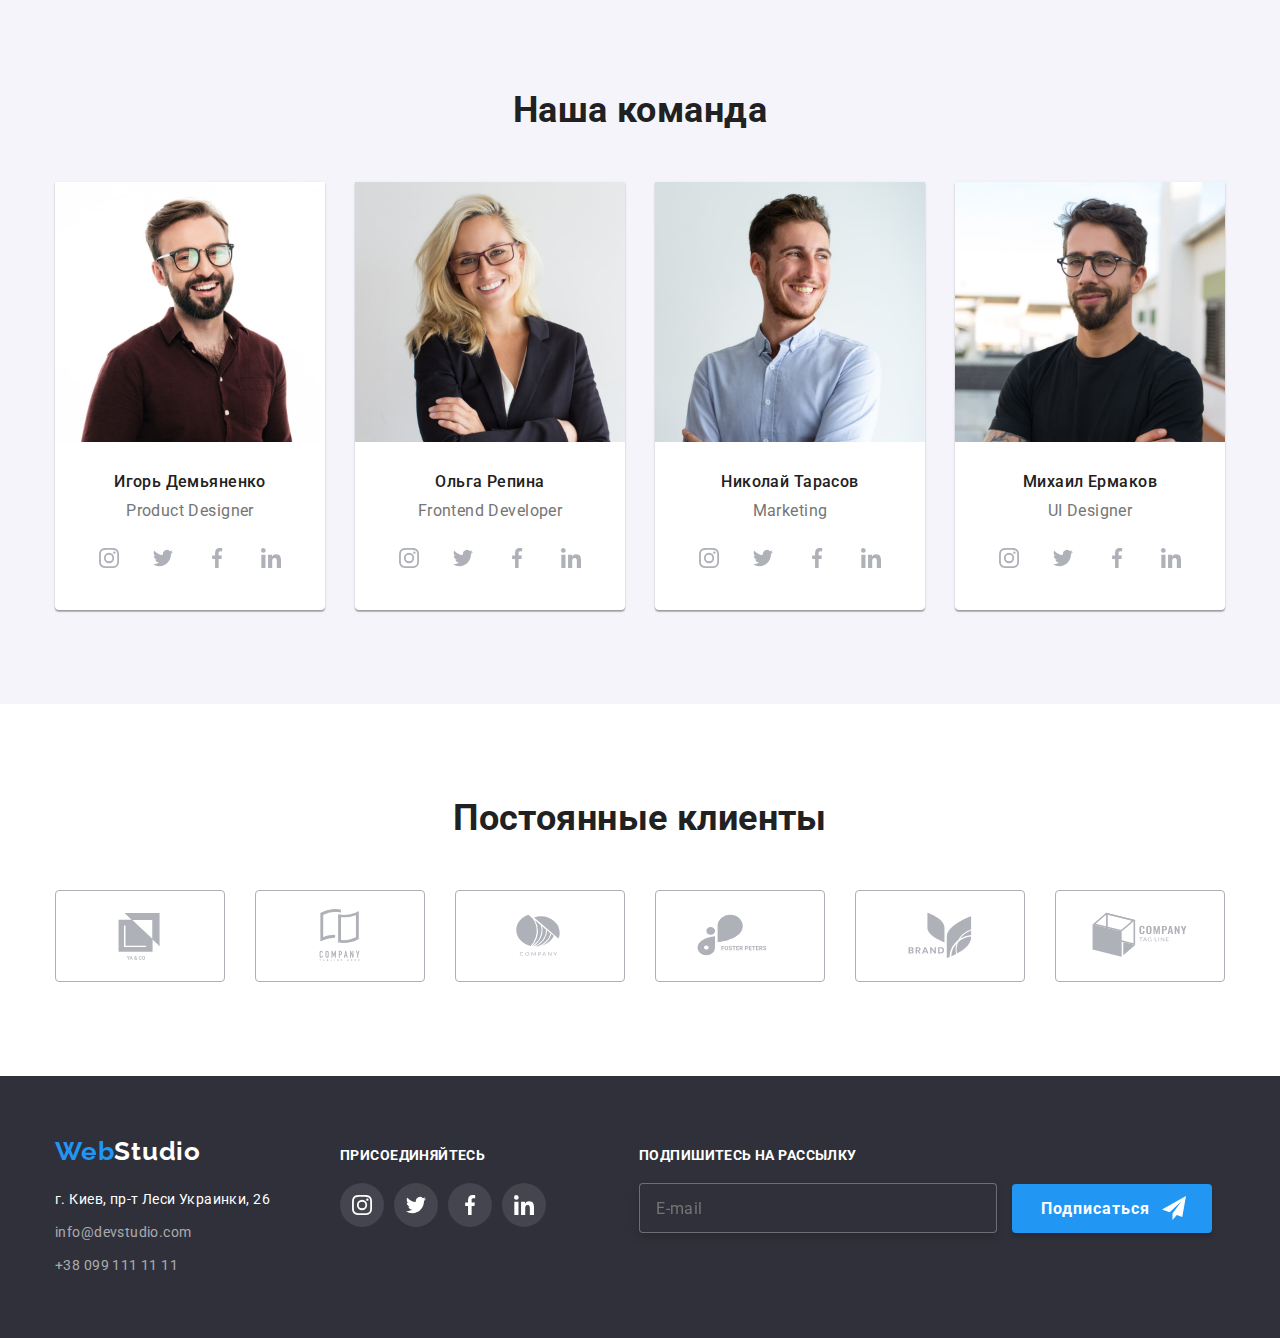
==== commit 70245a8d: "Добавляет разбивку SCSS и БЭМ названия" ====
--- a/index.html
+++ b/index.html
@@ -21,37 +21,39 @@
   <body>
     <header class="header">
       <div class="container">
-        <nav class="header-navigation">
+        <nav class="navigation">
           <a href="" class="logo"> <span>Web</span>Studio </a>
-          <ul class="menu-top">
-            <li class="item">
-              <div class="block-active">
-                <a class="link-active" href="./index.html">Студия</a>
-              </div>
-            </li>
-            <li class="item">
-              <a class="link" href="./portfolio.html">Портфолио</a>
-            </li>
-            <li class="item">
-              <a class="link" href="">Контакты</a>
-            </li>
-          </ul>
+          <div class="menu-box">
+            <ul class="menu">
+              <li class="menu__item">
+                <div class="block-active">
+                  <a class="menu__link menu__link--active" href="./index.html">Студия</a>
+                </div>
+              </li>
+              <li class="menu__item">
+                <a class="menu__link" href="./portfolio.html">Портфолио</a>
+              </li>
+              <li class="menu__item">
+                <a class="menu__link" href="">Контакты</a>
+              </li>
+            </ul>
+          </div>
         </nav>
-        <ul class="menu-top right">
-          <li class="item right">
-            <div class="nav-contact">
-              <a class="link adress" href="mailto:info@devstudio.com">
-                <svg class="nav-icons" width="16" height="12">
+        <ul class="contact-list">
+          <li class="contact-list__item">
+            <div class="contact-list__box">
+              <a class="contact-list__link" href="mailto:info@devstudio.com">
+                <svg class="contact-list__icon" width="16" height="12">
                   <use href="./images/sprite.svg#icon-envelope"></use>
                 </svg>
                 info@devstudio.com</a
               >
             </div>
           </li>
-          <li class="item right">
-            <div class="nav-contact">
-              <a class="link adress" href="tel:+380961111111">
-                <svg class="nav-icons" width="10" height="16">
+          <li class="contact-list__item">
+            <div class="contact-list__box">
+              <a class="contact-list__link" href="tel:+380961111111">
+                <svg class="contact-list__icon" width="10" height="16">
                   <use href="./images/sprite.svg#icon-smartphone"></use>
                 </svg>
                 +38 096 111 11 11</a
@@ -64,8 +66,8 @@
 
     <main class="main">
       <section class="hero">
-        <div class="container-overlay">
-          <h1 class="slogan">Эффективные решения для вашего бизнеса</h1>
+        <div class="hero__box">
+          <h1 class="hero__slogan">Эффективные решения для вашего бизнеса</h1>
           <button type="button" class="button" data-modal-open>
             Заказать услугу
           </button>
@@ -73,51 +75,51 @@
       </section>
       <section class="peculiarities">
         <div class="container">
-          <h2 class="block-name secret">Особенности</h2>
-          <ul class="block">
-            <li class="list-pec">
-              <div class="box-icons">
-                <svg class="pec-icons" width="70" height="70">
+          <h2 class="peculiarities__name">Особенности</h2>
+          <ul class="peculiarities__list">
+            <li class="peculiarities__item">
+              <div class="peculiarities__box">
+                <svg class="peculiarities__icon" width="70" height="70">
                   <use href="./images/sprite.svg#icon-antenna"></use>
                 </svg>
               </div>
-              <h3 class="text-title">Внимание к деталям</h3>
-              <p class="text">
+              <h3 class="peculiarities__title">Внимание к деталям</h3>
+              <p>
                 Идейные соображения, а также начало повседневной работы по
                 формированию позиции.
               </p>
             </li>
-            <li class="list-pec">
-              <div class="box-icons">
-                <svg class="pec-icons" width="70" height="70">
+            <li class="peculiarities__item">
+              <div class="peculiarities__box">
+                <svg class="peculiarities__icon" width="70" height="70">
                   <use href="./images/sprite.svg#icon-clock"></use>
                 </svg>
               </div>
-              <h3 class="text-title">Пунктуальность</h3>
+              <h3 class="peculiarities__title">Пунктуальность</h3>
               <p>
                 Задача организации, в особенности же рамки и место обучения
                 кадров влечет за собой.
               </p>
             </li>
-            <li class="list-pec">
-              <div class="box-icons">
-                <svg class="pec-icons" width="70" height="70">
+            <li class="peculiarities__item">
+              <div class="peculiarities__box">
+                <svg class="peculiarities__icon" width="70" height="70">
                   <use href="./images/sprite.svg#icon-diagram"></use>
                 </svg>
               </div>
-              <h3 class="text-title">Планирование</h3>
+              <h3 class="peculiarities__title">Планирование</h3>
               <p>
                 Равным образом консультация с широким активом в значительной
                 степени обуславливает.
               </p>
             </li>
-            <li class="list-pec last">
-              <div class="box-icons">
-                <svg class="pec-icons" width="70" height="70">
+            <li class="peculiarities__item">
+              <div class="peculiarities__box">
+                <svg class="peculiarities__icon" width="70" height="70">
                   <use href="./images/sprite.svg#icon-astronaut"></use>
                 </svg>
               </div>
-              <h3 class="text-title">Современные технологии</h3>
+              <h3 class="peculiarities__title">Современные технологии</h3>
               <p>
                 Значимость этих проблем настолько очевидна, что реализация
                 плановых заданий.
@@ -126,210 +128,210 @@
           </ul>
         </div>
       </section>
-      <section class="doing">
+      <section class="service">
         <div class="container">
-          <h2 class="block-name">Чем мы занимаемся</h2>
-          <ul class="block">
-            <li class="list-block">
-              <div class="block-active">
+          <h2 class="service__name">Чем мы занимаемся</h2>
+          <ul class="service__list">
+            <li class="service__item">
+              <div class="service__countainer">
                 <img
                   src="./images/work-station.jpg"
                   alt="Рабочее место"
                   width="370"
                   height="294"
                 />
-                <div class="box-doing">
-                  <p class="white-text">ДЕСКТОПНЫЕ ПРИЛОЖЕНИЯ</p>
-                </div>
-              </div>
-            </li>
-            <li class="list-block">
-              <div class="block-active">
+                <div class="service__box">
+                  <p class="service__text">ДЕСКТОПНЫЕ ПРИЛОЖЕНИЯ</p>
+                </div>
+              </div>
+            </li>
+            <li class="service__item">
+              <div class="service__countainer">
                 <img
                   src="./images/work-station2.jpg"
                   alt="Рабочее место с телефоном"
                   width="370"
                   height="294"
                 />
-                <div class="box-doing">
-                  <p class="white-text">МОБИЛЬНЫЕ ПРИЛОЖЕНИЯ</p>
-                </div>
-              </div>
-            </li>
-            <li class="list-block">
-              <div class="block-active">
+                <div class="service__box">
+                  <p class="service__text">МОБИЛЬНЫЕ ПРИЛОЖЕНИЯ</p>
+                </div>
+              </div>
+            </li>
+            <li class="service__item">
+              <div class="service__countainer">
                 <img
                   src="./images/ipad.jpg"
                   alt="Планшет с палитрой"
                   width="370"
                   height="294"
                 />
-                <div class="box-doing">
-                  <p class="white-text">ДИЗАЙНЕРСКИЕ РЕШЕНИЯ</p>
+                <div class="service__box">
+                  <p class="service__text">ДИЗАЙНЕРСКИЕ РЕШЕНИЯ</p>
                 </div>
               </div>
             </li>
           </ul>
         </div>
       </section>
-      <section class="team">
+     <section class="team">
         <div class="container">
-          <h2 class="block-name our-team">Наша команда</h2>
-          <ul class="block">
-            <li class="list-team">
+          <h2 class="team__name">Наша команда</h2>
+          <ul class="team__list">
+            <li class="team__item">
               <img
                 src="./images/photo1.jpg"
                 alt="Фотография Игоря Демяненко"
                 width="270"
                 height="260"
               />
-              <h3 class="people">Игорь Демьяненко</h3>
-              <p class="role" lang="en">Product Designer</p>
-              <ul class="masters-socials">
-                <li class="socials-item">
-                  <a href="" class="social-link">
-                    <svg class="social-icons" width="20" height="20">
+              <h3 class="team__mate">Игорь Демьяненко</h3>
+              <p class="team__role" lang="en">Product Designer</p>
+              <ul class="socials__list">
+                <li class="socials__item">
+                  <a href="" class="socials__link">
+                    <svg class="socials__icon" width="20" height="20">
                       <use href="./images/sprite.svg#icon-instagram"></use>
                     </svg>
                   </a>
                 </li>
-                <li class="socials-item">
-                  <a href="" class="social-link">
-                    <svg class="social-icons" width="20" height="20">
+                <li class="socials__item">
+                  <a href="" class="socials__link">
+                    <svg class="socials__icon" width="20" height="20">
                       <use href="./images/sprite.svg#icon-twitter"></use>
                     </svg>
                   </a>
                 </li>
-                <li class="socials-item">
-                  <a href="" class="social-link">
-                    <svg class="social-icons" width="20" height="20">
+                <li class="socials__item">
+                  <a href="" class="socials__link">
+                    <svg class="socials__icon" width="20" height="20">
                       <use href="./images/sprite.svg#icon-facebook"></use>
                     </svg>
                   </a>
                 </li>
-                <li class="socials-item">
-                  <a href="" class="social-link">
-                    <svg class="social-icons" width="20" height="20">
+                <li class="socials__item">
+                  <a href="" class="socials__link">
+                    <svg class="socials__icon" width="20" height="20">
                       <use href="./images/sprite.svg#icon-linkedin"></use>
                     </svg>
                   </a>
                 </li>
               </ul>
             </li>
-            <li class="list-team">
+            <li class="team__item">
               <img
                 src="./images/photo2.jpg"
                 alt="Фотография Ольги Репиной"
                 width="270"
                 height="260"
               />
-              <h3 class="people">Ольга Репина</h3>
-              <p class="role" lang="en">Frontend Developer</p>
-              <ul class="masters-socials">
-                <li class="socials-item">
-                  <a href="" class="social-link">
-                    <svg class="social-icons" width="20" height="20">
+              <h3 class="team__mate">Ольга Репина</h3>
+              <p class="team__role" lang="en">Frontend Developer</p>
+              <ul class="socials__list">
+                <li class="socials__item">
+                  <a href="" class="socials__link">
+                    <svg class="socials__icon" width="20" height="20">
                       <use href="./images/sprite.svg#icon-instagram"></use>
                     </svg>
                   </a>
                 </li>
-                <li class="socials-item">
-                  <a href="" class="social-link">
-                    <svg class="social-icons" width="20" height="20">
+                <li class="socials__item">
+                  <a href="" class="socials__link">
+                    <svg class="socials__icon" width="20" height="20">
                       <use href="./images/sprite.svg#icon-twitter"></use>
                     </svg>
                   </a>
                 </li>
-                <li class="socials-item">
-                  <a href="" class="social-link">
-                    <svg class="social-icons" width="20" height="20">
+                <li class="socials__item">
+                  <a href="" class="socials__link">
+                    <svg class="socials__icon" width="20" height="20">
                       <use href="./images/sprite.svg#icon-facebook"></use>
                     </svg>
                   </a>
                 </li>
-                <li class="socials-item">
-                  <a href="" class="social-link">
-                    <svg class="social-icons" width="20" height="20">
+                <li class="socials__item">
+                  <a href="" class="socials__link">
+                    <svg class="socials__icon" width="20" height="20">
                       <use href="./images/sprite.svg#icon-linkedin"></use>
                     </svg>
                   </a>
                 </li>
               </ul>
             </li>
-            <li class="list-team">
+            <li class="team__item">
               <img
                 src="./images/photo3.jpg"
                 alt="Фотография Николая Тарасова"
                 width="270"
                 height="260"
               />
-              <h3 class="people">Николай Тарасов</h3>
-              <p class="role" lang="en">Marketing</p>
-              <ul class="masters-socials">
-                <li class="socials-item">
-                  <a href="" class="social-link">
-                    <svg class="social-icons" width="20" height="20">
+              <h3 class="team__mate">Николай Тарасов</h3>
+              <p class="team__role" lang="en">Marketing</p>
+              <ul class="socials__list">
+                <li class="socials__item">
+                  <a href="" class="socials__link">
+                    <svg class="socials__icon" width="20" height="20">
                       <use href="./images/sprite.svg#icon-instagram"></use>
                     </svg>
                   </a>
                 </li>
-                <li class="socials-item">
-                  <a href="" class="social-link">
-                    <svg class="social-icons" width="20" height="20">
+                <li class="socials__item">
+                  <a href="" class="socials__link">
+                    <svg class="socials__icon" width="20" height="20">
                       <use href="./images/sprite.svg#icon-twitter"></use>
                     </svg>
                   </a>
                 </li>
-                <li class="socials-item">
-                  <a href="" class="social-link">
-                    <svg class="social-icons" width="20" height="20">
+                <li class="socials__item">
+                  <a href="" class="socials__link">
+                    <svg class="socials__icon" width="20" height="20">
                       <use href="./images/sprite.svg#icon-facebook"></use>
                     </svg>
                   </a>
                 </li>
-                <li class="socials-item">
-                  <a href="" class="social-link">
-                    <svg class="social-icons" width="20" height="20">
+                <li class="socials__item">
+                  <a href="" class="socials__link">
+                    <svg class="socials__icon" width="20" height="20">
                       <use href="./images/sprite.svg#icon-linkedin"></use>
                     </svg>
                   </a>
                 </li>
               </ul>
             </li>
-            <li class="list-team">
+            <li class="team__item">
               <img
                 src="./images/photo4.jpg"
                 alt="Фотография Михаила Ермакова"
                 width="270"
                 height="260"
               />
-              <h3 class="people">Михаил Ермаков</h3>
-              <p class="role" lang="en">UI Designer</p>
-              <ul class="masters-socials">
-                <li class="socials-item">
-                  <a href="" class="social-link">
-                    <svg class="social-icons" width="20" height="20">
+              <h3 class="team__mate">Михаил Ермаков</h3>
+              <p class="team__role" lang="en">UI Designer</p>
+              <ul class="socials__list">
+                <li class="socials__item">
+                  <a href="" class="socials__link">
+                    <svg class="socials__icon" width="20" height="20">
                       <use href="./images/sprite.svg#icon-instagram"></use>
                     </svg>
                   </a>
                 </li>
-                <li class="socials-item">
-                  <a href="" class="social-link">
-                    <svg class="social-icons" width="20" height="20">
+                <li class="socials__item">
+                  <a href="" class="socials__link">
+                    <svg class="socials__icon" width="20" height="20">
                       <use href="./images/sprite.svg#icon-twitter"></use>
                     </svg>
                   </a>
                 </li>
-                <li class="socials-item">
-                  <a href="" class="social-link">
-                    <svg class="social-icons" width="20" height="20">
+                <li class="socials__item">
+                  <a href="" class="socials__link">
+                    <svg class="socials__icon" width="20" height="20">
                       <use href="./images/sprite.svg#icon-facebook"></use>
                     </svg>
                   </a>
                 </li>
-                <li class="socials-item">
-                  <a href="" class="social-link">
-                    <svg class="social-icons" width="20" height="20">
+                <li class="socials__item">
+                  <a href="" class="socials__link">
+                    <svg class="socials__icon" width="20" height="20">
                       <use href="./images/sprite.svg#icon-linkedin"></use>
                     </svg>
                   </a>
@@ -341,57 +343,57 @@
       </section>
       <section class="clients">
         <div class="container">
-          <h2 class="block-name company">Постоянные клиенты</h2>
-          <ul class="company-list">
-            <li class="company-logo">
-              <a href="" class="company-link">
-                <div class="box-company">
-                  <svg class="company-icons" width="106" height="60">
+          <h2 class="clients__title">Постоянные клиенты</h2>
+          <ul class="clients__list">
+            <li class="clients__item">
+              <a href="" class="clients__link">
+                <div class="clients__box">
+                  <svg class="clients__icons" width="106" height="60">
                     <use href="./images/sprite.svg#icon-company-one"></use>
                   </svg>
                 </div>
               </a>
             </li>
-            <li class="company-logo">
-              <a href="" class="company-link">
-                <div class="box-company">
-                  <svg class="company-icons" width="106" height="60">
+            <li class="clients__item">
+              <a href="" class="clients__link">
+                <div class="clients__box">
+                  <svg class="clients__icons" width="106" height="60">
                     <use href="./images/sprite.svg#icon-company-two"></use>
                   </svg>
                 </div>
               </a>
             </li>
-            <li class="company-logo">
-              <a href="" class="company-link">
-                <div class="box-company">
-                  <svg class="company-icons" width="106" height="60">
+            <li class="clients__item">
+              <a href="" class="clients__link">
+                <div class="clients__box">
+                  <svg class="clients__icons" width="106" height="60">
                     <use href="./images/sprite.svg#icon-company-three"></use>
                   </svg>
                 </div>
               </a>
             </li>
-            <li class="company-logo">
-              <a href="" class="company-link">
-                <div class="box-company">
-                  <svg class="company-icons" width="106" height="60">
+            <li class="clients__item">
+              <a href="" class="clients__link">
+                <div class="clients__box">
+                  <svg class="clients__icons" width="106" height="60">
                     <use href="./images/sprite.svg#icon-company-four"></use>
                   </svg>
                 </div>
               </a>
             </li>
-            <li class="company-logo">
-              <a href="" class="company-link">
-                <div class="box-company">
-                  <svg class="company-icons" width="106" height="60">
+            <li class="clients__item">
+              <a href="" class="clients__link">
+                <div class="clients__box">
+                  <svg class="clients__icons" width="106" height="60">
                     <use href="./images/sprite.svg#icon-company-five"></use>
                   </svg>
                 </div>
               </a>
             </li>
-            <li class="company-logo">
-              <a href="" class="company-link">
-                <div class="box-company">
-                  <svg class="company-icons" width="106" height="60">
+            <li class="clients__item">
+              <a href="" class="clients__link">
+                <div class="clients__box">
+                  <svg class="clients__icons" width="106" height="60">
                     <use href="./images/sprite.svg#icon-company-six"></use>
                   </svg>
                 </div>
@@ -402,59 +404,55 @@
       </section>
     </main>
     <footer class="footer">
-      <div class="container box">
-        <div class="box-adress">
-          <a href="" class="logo white"> <span>Web</span>Studio </a>
+      <div class="container container__footer">
+        <div class="footer__box">
+          <a href="" class="logo logo--white"> <span>Web</span>Studio </a>
           <address class="adress">
-            <ul class="menu">
-              <li class="link-down">
-                <a
-                  class="link white"
+            <ul class="contact-information__list">
+              <li class="contact-information__item">
+                <a class="contact-information__link contact-information__link--white"
                   href="https://www.google.com/maps/place/бул.+Леси+Украинки,+26,+Киев,+02000/@50.4265807,30.5361971,17z/data=!4m13!1m7!3m6!1s0x40d4cf0e033ecbe9:0x57a4dffefec77da0!2z0LHRg9C7LiDQm9C10YHQuCDQo9C60YDQsNC40L3QutC4LCAyNiwg0JrQuNC10LIsIDAyMDAw!3b1!8m2!3d50.4265807!4d30.5383858!3m4!1s0x40d4cf0e033ecbe9:0x57a4dffefec77da0!8m2!3d50.4265807!4d30.5383858"
                   target="blannk"
-                  >г. Киев, пр-т Леси Украинки, 26</a
-                >
+                  >г. Киев, пр-т Леси Украинки, 26</a>
               </li>
-              <li class="link-down">
-                <a class="link down" href="mailto:info@devstudio.com"
-                  >info@devstudio.com</a
-                >
+              <li class="contact-information__item">
+                <a class="contact-information__link" href="mailto:info@devstudio.com"
+                  >info@devstudio.com</a>
               </li>
-              <li class="link-down">
-                <a class="link down" href="tel:+380991111111"
-                  >+38 099 111 11 11</a
-                >
+              <li class="contact-information__item">
+                <a class="contact-information__link" href="tel:+380991111111"
+                  >+38 099 111 11 11</a>
               </li>
             </ul>
           </address>
         </div>
-        <div class="box-socials">
-          <h3 class="text-social">ПРИСОЕДИНЯЙТЕСЬ</h3>
+        <div class="follow">
+          <h3 class="follow__title">ПРИСОЕДИНЯЙТЕСЬ</h3>
           <ul class="menu adress-socials">
-            <li class="socials-item">
-              <a href="" class="social-link dark">
-                <svg class="social-icons white" width="20" height="20">
+            <li class="socials__item">
+              <a href="" class="socials__link socials__link--grey">
+                <svg class="socials__icon socials__icon--white" width="20" height="20">
                   <use href="./images/sprite.svg#icon-instagram"></use>
                 </svg>
               </a>
             </li>
-            <li class="socials-item">
-              <a href="" class="social-link dark">
-                <svg class="social-icons white" width="20" height="20">
+            <li class="socials__item">
+              <a href="" class="socials__link socials__link--grey">
+                <svg class="socials__icon socials__icon--white" width="20" height="20">
                   <use href="./images/sprite.svg#icon-twitter"></use>
                 </svg>
               </a>
             </li>
-            <li class="socials-item">
-              <a href="" class="social-link dark">
-                <svg class="social-icons white" width="20" height="20">
+            <li class="socials__item">
+              <a href="" class="socials__link socials__link--grey">
+                <svg class="socials__icon socials__icon--white" width="20" height="20">
                   <use href="./images/sprite.svg#icon-facebook"></use>
                 </svg>
               </a>
             </li>
-            <li class="socials-item">
-              <a href="" class="social-link dark">
-                <svg class="social-icons white" width="20" height="20">
+            <li class="socials__item">
+              <a href="" class="socials__link socials__link--grey">
+                <svg class="socials__icon socials__icon--white" width="20" height="20">
                   <use href="./images/sprite.svg#icon-linkedin"></use>
                 </svg>
               </a>
@@ -463,11 +461,11 @@
         </div>
        <label>
           <div class="post">
-            <h3 class="text-social">ПОДПИШИТЕСЬ НА РАССЫЛКУ</h3>
-            <input type="email" class="dark-mail" placeholder="E-mail" />
-            <button type="submit" class="button">
+            <h3 class="post__title">ПОДПИШИТЕСЬ НА РАССЫЛКУ</h3>
+            <input type="email" class="post__email" placeholder="E-mail" />
+            <button type="submit" class="button post__button">
               Подписаться
-              <svg class="messenger" width="24" height="24">
+              <svg class="post__icon" width="24" height="24">
                 <use href="./images/sprite.svg#icon-telegram"></use>
               </svg>
             </button>
@@ -477,9 +475,9 @@
     </footer>
     <div class="backdrop is-hidden" data-modal>
       <div class="modal">
-        <div class="modal-close">
-          <button class="close" data-modal-close>
-            <svg class="close-icon" width="18" height="18">
+        <div class="modal__box">
+          <button class="modal__button" data-modal-close>
+            <svg class="modal__icon" width="18" height="18">
               <use href="./images/sprite.svg#icon-close"></use>
             </svg>
           </button>
--- a/css/main.min.css
+++ b/css/main.min.css
@@ -1,2 +1,2 @@
-:root{--primary-text-color: #757575;--secondary-text-color: #212121;--accent-text-color: #2196f3;--white-color: #ffffff}p,h1,h2,h3,h4,h5,h6{margin-top:0;margin-bottom:0}ul{margin-top:0;margin-bottom:0;padding-left:0}img{display:block}.container{width:1200px;padding-left:15px;padding-right:15px;margin:0 auto}body{color:var(--primary-text-color);background-color:var(--white-color);font-family:Roboto, sans-serif;font-style:normal;font-weight:400;font-size:14px;line-height:1.71;letter-spacing:0.03em}.is-hidden{opacity:0;pointer-events:none;visibility:hidden}.modal{position:absolute;width:528px;height:581px;top:50%;left:50%;transform:translate(-50%, -50%);box-shadow:0px 1px 3px rgba(0,0,0,0.12),0px 1px 1px rgba(0,0,0,0.14),0px 2px 1px rgba(0,0,0,0.2);border-radius:4px;background-color:var(--white-color)}.modal-close{position:relative}.close{position:absolute;top:8px;right:8px;width:30px;height:30px;background:var(--white-color);border:1px solid rgba(0,0,0,0.1);box-sizing:border-box;border-radius:50%;cursor:initial;transition-property:cursor;transition-duration:250ms;transition-timing-function:cubic-bezier(0.4, 0, 0.2, 1)}.close-icon{padding:0;display:flex;position:absolute;top:50%;left:50%;transform:translate(-50%, -50%);transition-property:fill;transition-duration:250ms;transition-timing-function:cubic-bezier(0.4, 0, 0.2, 1)}.close:hover .close-icon,.close:focus .close-icon{cursor:pointer;fill:#2196f3}.header{padding-bottom:24px;padding-top:25px;font-weight:500;font-size:14px;line-height:1.14x;letter-spacing:0.02em;border-bottom:1px solid #ececec}.header-navigation{display:flex;align-items:center}.header .container{display:flex;align-items:center}.logo{margin-right:93px;font-family:Raleway;font-weight:700;font-size:26px;line-height:1.19;text-decoration-line:none}.logo>span{color:var(--accent-text-color)}.logo:visited{color:var(--secondary-text-color)}.white{color:var(--white-color)}.white:visited{color:var(--white-color)}.menu-top{display:flex;list-style:none;font-style:normal}.menu-top:visited{color:var(--secondary-text-color)}.right{margin-left:auto;display:flex}.nav-contact{display:flex;align-items:center;justify-content:center}.nav-icons{margin-right:10px;fill:var(--primary-text-color);transition-property:fill;transition-duration:250ms;transition-timing-function:cubic-bezier(0.4, 0, 0.2, 1)}.link{display:inline-block;text-decoration-line:none;color:var(--secondary-text-color);transition-property:color;transition-duration:250ms;transition-timing-function:cubic-bezier(0.4, 0, 0.2, 1)}.link:hover .nav-icons,.link:focus .nav-icons{fill:var(--accent-text-color)}.link:hover,.link:focus{color:var(--accent-text-color)}.block-active{position:relative}.link-active{display:inline-block;text-decoration-line:none;color:var(--accent-text-color)}.link-active::after{content:"";display:inline-block;position:absolute;bottom:-28px;left:0;width:100%;height:4px;background:#2196f3;border-radius:2px}.item:not(:last-child){margin-right:50px}.adress{color:var(--primary-text-color)}.hero{color:var(--white-color);text-align:center}.container-overlay{margin-right:auto;margin-left:auto;max-width:1600px;height:600px;padding-bottom:200px;padding-top:200px;justify-content:center;background-image:linear-gradient(rgba(47,48,58,0.4), rgba(47,48,58,0.4)),url(../images/hero-logo.jpg);background-repeat:no-repeat;background-position:center}.slogan{margin-left:auto;margin-right:auto;padding-top:0px;padding-bottom:0px;width:696px;font-weight:900;font-size:44px;line-height:1.36;letter-spacing:0.06em;text-transform:uppercase}.button{margin-top:30px;padding-right:32px;padding-left:32px;padding-top:10px;padding-bottom:10px;box-shadow:0px 4px 4px rgba(0,0,0,0.15);border-radius:4px;border-color:transparent;font-family:Roboto;color:var(--white-color);background-color:var(--accent-text-color);font-weight:700;font-size:16px;line-height:1.87;letter-spacing:0.06em;cursor:pointer}.peculiarities{padding-top:94px;padding-bottom:94px}.list-pec{margin-right:30px;width:270px}.last{margin-right:0}.secret{display:none}.box-icons{display:flex;align-items:center;justify-content:center;width:270px;height:120px;background:#f5f4fa;border-radius:4px}.text-title{margin-bottom:10px;margin-top:30px;color:var(--secondary-text-color);font-weight:bold;font-size:14px;line-height:1.14;text-transform:uppercase}.block{display:flex;list-style:none;justify-content:space-between}.doing{padding-bottom:94px}.block-name{margin-bottom:50px;color:var(--secondary-text-color);font-weight:700;font-size:36px;line-height:1.16;text-align:center}.box-doing{position:absolute;bottom:0;width:370px;height:70px;text-align:center;padding-top:27px;padding-bottom:27px;background:rgba(47,48,58,0.8)}.white-text{margin-right:auto;margin-left:auto;font-family:Roboto;font-style:normal;font-weight:700;font-size:14px;line-height:16px;text-align:center;letter-spacing:0.03em;text-transform:uppercase;color:#ffffff}.team{padding-top:94px;padding-bottom:94px;background:#f5f4fa}.list-team{padding-bottom:30px;text-align:center;background:var(--white-color);box-shadow:0px 1px 3px rgba(0,0,0,0.12),0px 1px 1px rgba(0,0,0,0.14),0px 2px 1px rgba(0,0,0,0.2);border-radius:0px 0px 4px 4px}.people{margin-top:30px;margin-bottom:10px;color:var(--secondary-text-color);font-weight:500;font-size:16px;line-height:1, 19}.masters-socials{display:flex;text-decoration:none;align-items:center;justify-content:center;list-style:none}.socials-item{width:44px;height:44px;margin-right:10px}.socials-item:last-child{margin-right:0}.social-link{width:100%;height:100%;display:flex;align-items:center;justify-content:center;border-radius:50%;transition-property:background-color;transition-duration:250ms;transition-timing-function:cubic-bezier(0.4, 0, 0.2, 1)}.social-icons{display:flex;align-items:center;justify-content:center;fill:#afb1b8;transition-property:fill;transition-duration:250ms;transition-timing-function:cubic-bezier(0.4, 0, 0.2, 1)}.social-link:hover,.social-link:focus{background-color:var(--accent-text-color)}.social-link:hover .social-icons,.social-link:focus .social-icons{fill:var(--white-color)}.role{font-size:16px;line-height:1.19;margin-bottom:16px}.clients{padding-top:94px;padding-bottom:94px}.company-list{list-style:none;display:flex;justify-content:space-between}.box-company{display:flex;align-items:center;justify-content:center;width:170px;height:92px;border:1px solid #afb1b8;box-sizing:border-box;border-radius:4px;transition-property:border-color;transition-duration:250ms;transition-timing-function:cubic-bezier(0.4, 0, 0.2, 1)}.company-icons{width:100%;grid-template:100%;fill:#afb1b8;transition-property:fill;transition-duration:250ms;transition-timing-function:cubic-bezier(0.4, 0, 0.2, 1)}.company-link,.company-icons{display:block}.company-link:hover .box-company,.company-link:focus .box-company,.company-link:hover .company-icons,.company-link:focus .company-icons{fill:var(--accent-text-color);border-color:var(--accent-text-color)}.footer{padding-top:60px;padding-bottom:60px;background-color:#2f303a}.footer .logo{margin-bottom:20px}.menu{display:block;list-style:none;font-style:normal}.menu:visited{color:var(--secondary-text-color)}.down{color:rgba(255,255,255,0.6)}.link-down{margin-top:9px}.box-adress{width:231px}.box{display:flex;align-items:baseline}.box-socials{margin-left:70px}.text-social{display:block;margin-bottom:20px;font-family:Roboto;font-style:normal;font-weight:bold;font-size:14px;line-height:16px;letter-spacing:0.03em;text-transform:uppercase;color:#ffffff}.adress-socials{display:flex}.dark{background:rgba(255,255,255,0.1)}.white{fill:var(--white-color)}.dark-mail{width:354px;height:50px;background-color:#2f303a;margin-right:0px;border:1px solid rgba(255,255,255,0.3);box-sizing:border-box;filter:drop-shadow(0px 4px 4px rgba(0,0,0,0.15));border-radius:4px;font-family:Roboto;padding-left:16px;font-style:normal;font-weight:400;font-size:16px;line-height:125%;align-items:center;letter-spacing:0.03em;color:rgba(255,255,255,0.6);outline:none}.dark-mail:focus,.dark-mail:hover,.dark-mail:focus.dark-mail:focus::placeholder{border-color:#2196f3}.post{margin-left:93px;width:570px}.post>.button{display:inline-block;width:200px;border:0px;height:50px;margin-left:12px;margin-top:0;padding-left:29px;padding-right:62px;position:relative}.messenger{position:absolute;right:26px;top:50%;transform:translateY(-50%);border:2px}.inform-box{padding:40px;width:100%;height:100%}.name-form{height:23px;margin-bottom:12px;font-family:Roboto;font-style:normal;font-weight:bold;font-size:20px;line-height:115%;text-align:center;letter-spacing:0.03em;color:#212121}.text-form{margin-bottom:4px;height:14px;font-family:Roboto;font-style:normal;font-weight:normal;font-size:12px;line-height:117%;letter-spacing:0.01em;color:#757575}.inform{padding-left:42px;width:100%;height:40px;border:1px solid rgba(33,33,33,0.2);box-sizing:border-box;border-radius:4px;outline:none;transition-property:border-color;transition-duration:250ms;transition-timing-function:cubic-bezier(0.4, 0, 0.2, 1)}.inform-icon{position:absolute;left:12px;bottom:2px;transform:translateY(-50%);transition-property:fill;transition-duration:250ms;transition-timing-function:cubic-bezier(0.4, 0, 0.2, 1)}.inform:focus,.inform:hover,.inform:focus.inform:focus::placeholder{border-color:#2196f3}.inform:focus+.inform-icon,.inform:hover+.inform-icon{fill:#2196f3}.textcomment{padding-left:16px;padding-right:16px;padding-bottom:12px;padding-top:12px;height:120px;resize:none}.agreement{margin-left:20px;font-family:Roboto;font-style:normal;font-weight:400;font-size:14px;line-height:171%;letter-spacing:0.03em;color:#757575}.agreement-link{font-family:Roboto;font-style:normal;font-weight:normal;font-size:14px;line-height:171%;letter-spacing:0.03em;text-decoration-line:underline;color:#2196f3}.box-button{display:flex;margin-left:auto;margin-right:auto;text-align:center;justify-content:center}.button-modal{padding-right:56px;padding-left:55px;padding-top:10px;padding-bottom:10px;box-shadow:0px 1px 3px rgba(0,0,0,0.12),0px 1px 1px rgba(0,0,0,0.14),0px 2px 1px rgba(0,0,0,0.2);border:0;border-radius:4px;border-color:transparent;font-family:Roboto;color:var(--white-color);background-color:var(--accent-text-color);font-weight:700;font-size:16px;line-height:1.87;letter-spacing:0.06em;cursor:pointer;text-align:center;justify-content:center}.box-size{position:relative;height:58px;margin-bottom:10px}.box-comment{height:138px;margin-bottom:20px}.checkbox__box{display:flex;position:relative;margin-bottom:30px;align-items:center;justify-content:center}.inform-chek{-webkit-appearance:none;appearance:none}.inform-chek{margin-right:7px}.check__box{position:absolute;left:12px;width:16px;height:15px;background-image:url(../images/Vector.svg);background-repeat:no-repeat}.inform-chek:checked+.check__box{width:16px;height:15px;background-image:url(../images/check.svg)}.license-icon{position:absolute;top:4px;left:12px}.filter{padding-top:94px;padding-bottom:94px}.filter-block{display:flex;justify-content:center;align-items:flex-end;font-family:Roboto, sans-serif;text-decoration-line:none;font-weight:500;font-size:16px;line-height:1.62;letter-spacing:0.03em;list-style:none;color:var(--secondary-text-color)}.filter-fb{padding-top:6px;padding-bottom:6px;padding-left:22px;padding-right:22px;line-height:26px;border-radius:4px;border-color:transparent;background-color:#f5f4fa;text-align:center;cursor:pointer;font-family:Roboto;font-style:400;font-weight:500;font-size:16px;line-height:162%;text-align:center;letter-spacing:0.03em;box-shadow:inset;color:#212121;transition-property:background-color, color, box-shadow;transition-duration:250ms;transition-timing-function:cubic-bezier(0.4, 0, 0.2, 1)}.filter-fb:focus,.filter-fb:hover{color:var(--white-color);background-color:var(--accent-text-color);box-shadow:0px 3px 1px rgba(0,0,0,0.1),0px 1px 2px rgba(0,0,0,0.08),0px 2px 2px rgba(0,0,0,0.12)}.list-fb{margin-right:8px}.list-fb:last-child{margin-right:0px}.prt{display:flex;flex-wrap:wrap;margin-top:50px}.caption{padding-top:24px;padding-bottom:24px;padding-left:20px;border-bottom:1px solid #eeeeee;border-left:1px solid #eeeeee;border-right:1px solid #eeeeee}.list-poster{margin-right:30px;margin-bottom:30px}.list-poster:nth-child(3n+3){margin-right:0}.list-poster:nth-last-child(-n+3){margin-bottom:0}.shadow{width:100%;height:100%;box-shadow:none;position:relative}.posters:hover .shadow,.posters:focus .shadow{box-shadow:0px 1px 1px rgba(0,0,0,0.12),0px 4px 4px rgba(0,0,0,0.06),1px 4px 6px rgba(0,0,0,0.16)}.posters{text-decoration-line:none}.posters:visited{color:#212121}.posters-plogo{margin-bottom:4px;color:#212121;font-weight:700;font-size:18px;line-height:2;letter-spacing:0.06em}.posters-ptext{font-size:16px;line-height:1.87;color:#757575}.box-posters{width:370px;height:294px;position:absolute;top:0;transform:translatey(100%);transition:transform 300ms;padding-top:63px;padding-bottom:63px;background:rgba(33,150,243,0.9)}.posters:hover .box-posters,.posters:focus .box-posters{transform:translatey(0)}.container-over{overflow:hidden;position:relative}.text-back{margin-right:24px;margin-left:24px;font-family:Roboto;font-style:normal;font-weight:400;font-size:18px;line-height:156%;letter-spacing:0.03em;color:#ffffff}
+:root{--primary-text-color: #757575;--secondary-text-color: #212121;--accent-text-color: #2196f3;--white-color: #ffffff}p,h1,h2,h3,h4,h5,h6{margin-top:0;margin-bottom:0}ul{margin-top:0;margin-bottom:0;padding-left:0;list-style:none}img{display:block}.container{width:1200px;padding-left:15px;padding-right:15px;margin:0 auto}body{color:var(--primary-text-color);background-color:var(--white-color);font-family:Roboto, sans-serif;font-style:normal;font-weight:400;font-size:14px;line-height:1.71;letter-spacing:0.03em}.is-hidden{opacity:0;pointer-events:none;visibility:hidden}.modal{position:absolute;width:528px;height:581px;top:50%;left:50%;transform:translate(-50%, -50%);box-shadow:0px 1px 3px rgba(0,0,0,0.12),0px 1px 1px rgba(0,0,0,0.14),0px 2px 1px rgba(0,0,0,0.2);border-radius:4px;background-color:var(--white-color)}.modal__box{position:relative}.modal__button{position:absolute;top:8px;right:8px;width:30px;height:30px;background:var(--white-color);border:1px solid rgba(0,0,0,0.1);border-radius:50%;cursor:initial;transition-property:cursor;transition-duration:250ms;transition-timing-function:cubic-bezier(0.4, 0, 0.2, 1)}.modal__button:hover .modal__icon,.modal__button:focus .modal__icon{cursor:pointer;fill:#2196f3}.modal__icon{position:absolute;top:50%;left:50%;transform:translate(-50%, -50%);transition-property:fill;transition-duration:250ms;transition-timing-function:cubic-bezier(0.4, 0, 0.2, 1)}.header{padding-bottom:24px;padding-top:25px;font-weight:500;font-size:14px;line-height:1.14px;letter-spacing:0.02em;border-bottom:1px solid #ececec}.header .container{display:flex;align-items:center}.navigation{display:flex;align-items:center}.logo{font-family:Raleway;font-weight:700;font-size:26px;line-height:1.19;letter-spacing:0.03em;text-decoration-line:none}.logo>span{color:var(--accent-text-color)}.logo:visited{color:var(--secondary-text-color)}.logo--white{color:var(--white-color)}.logo--white:visited{color:var(--white-color)}.menu-box{margin-left:93px}.menu{display:flex;list-style:none;font-style:normal}.menu:visited{color:var(--secondary-text-color)}.menu__link{text-decoration-line:none;color:var(--secondary-text-color);transition-property:color;transition-duration:250ms;transition-timing-function:cubic-bezier(0.4, 0, 0.2, 1);outline:none}.menu__link:hover,.menu__link:focus{color:var(--accent-text-color)}.block-active{position:relative}.menu__link--active{color:var(--accent-text-color)}.menu__link--active::after{content:"";display:inline-block;position:absolute;bottom:-39px;left:0;width:100%;height:4px;background:var(--accent-text-color);border-radius:2px}.menu__item:not(:last-child){margin-right:50px}.contact-list{margin-left:auto;display:flex;list-style:none}.contact-list__item{margin-right:30px;align-self:center}.contact-list__item:last-child{margin-right:0}.contact-list__link{display:flex;align-items:center;color:var(--primary-text-color);text-decoration:none;transition-property:color;transition-duration:250ms;transition-timing-function:cubic-bezier(0.4, 0, 0.2, 1);outline:none}.contact-list__link:visited{color:var(--primary-text-color)}.contact-list__link:hover .contact-list__icon,.contact-list__link:focus .contact-list__icon{fill:var(--accent-text-color)}.contact-list__link:hover,.contact-list__link:focus{color:var(--accent-text-color)}.contact-list__icon{margin-right:10px;align-self:auto;fill:var(--primary-text-color);transition-property:fill;transition-duration:250ms;transition-timing-function:cubic-bezier(0.4, 0, 0.2, 1)}.hero{color:var(--white-color);text-align:center}.hero__box{margin-right:auto;margin-left:auto;max-width:1600px;height:600px;padding-bottom:200px;padding-top:200px;justify-content:center;background-image:linear-gradient(rgba(47,48,58,0.4), rgba(47,48,58,0.4)),url(../images/hero-logo.jpg);background-repeat:no-repeat;background-position:center}.hero__slogan{margin-left:auto;margin-right:auto;margin-bottom:30px;padding-top:0px;padding-bottom:0px;width:696px;font-weight:900;font-size:44px;line-height:1.36;letter-spacing:0.06em;text-transform:uppercase}.button{padding-right:32px;padding-left:32px;padding-top:10px;padding-bottom:10px;box-shadow:0px 4px 4px rgba(0,0,0,0.15);border:0px;border-radius:4px;border-color:transparent;font-family:Roboto;color:var(--white-color);background-color:var(--accent-text-color);font-weight:700;font-size:16px;line-height:1.87;letter-spacing:0.06em;cursor:pointer}.post__button{padding-left:29px;padding-right:62px;position:relative}.post__icon{position:absolute;right:26px;top:50%;transform:translateY(-50%)}.peculiarities{padding-top:94px;padding-bottom:94px}.peculiarities__name{display:none}.peculiarities__list{display:flex;list-style:none;justify-content:space-between}.peculiarities__item{margin-right:30px;width:270px}.peculiarities__item:last-child{margin-right:0}.peculiarities__box{display:flex;align-items:center;justify-content:center;width:270px;height:120px;background:#f5f4fa;border-radius:4px}.peculiarities__title{margin-bottom:10px;margin-top:30px;color:var(--secondary-text-color);font-weight:bold;font-size:14px;line-height:1.14;text-transform:uppercase}.service{padding-bottom:94px}.service__name{margin-bottom:50px;color:var(--secondary-text-color);font-weight:700;font-size:36px;line-height:1.16;text-align:center}.service__list{display:flex;justify-content:space-between}.service__item{position:relative}.service__box{position:absolute;bottom:0;width:370px;height:70px;text-align:center;padding-top:27px;padding-bottom:27px;background:rgba(47,48,58,0.8)}.service__text{margin-right:auto;margin-left:auto;font-family:Roboto;font-style:normal;font-weight:700;font-size:14px;line-height:114%;text-align:center;letter-spacing:0.03em;text-transform:uppercase;color:#ffffff}.socials__list{display:flex;text-decoration:none;align-items:center;justify-content:center;list-style:none}.socials__item{width:44px;height:44px;margin-right:10px}.socials__item:last-child{margin-right:0}.socials__link{width:100%;height:100%;display:flex;align-items:center;justify-content:center;border-radius:50%;outline:none;transition-property:background-color;transition-duration:250ms;transition-timing-function:cubic-bezier(0.4, 0, 0.2, 1)}.socials__link:hover .socials__icon,.socials__link:focus .socials__icon{fill:var(--white-color)}.socials__link:hover,.socials__link:focus{background-color:var(--accent-text-color)}.socials__icon{display:flex;align-items:center;justify-content:center;fill:#afb1b8;transition-property:fill;transition-duration:250ms;transition-timing-function:cubic-bezier(0.4, 0, 0.2, 1)}.socials__link--grey{background:rgba(255,255,255,0.1)}.socials__icon--white{fill:var(--white-color)}.team{padding-top:94px;padding-bottom:94px;background:#f5f4fa}.team__name{margin-bottom:50px;color:var(--secondary-text-color);font-weight:700;font-size:36px;line-height:1.16;text-align:center}.team__list{display:flex;justify-content:space-between;text-align:center}.team__item{padding-bottom:30px;background:var(--white-color);box-shadow:0px 1px 3px rgba(0,0,0,0.12),0px 1px 1px rgba(0,0,0,0.14),0px 2px 1px rgba(0,0,0,0.2);border-radius:0px 0px 4px 4px}.team__mate{margin-top:30px;margin-bottom:10px;color:var(--secondary-text-color);font-weight:500;font-size:16px;line-height:119%}.team__role{font-size:16px;line-height:1.19;margin-bottom:16px}.clients{padding-top:94px;padding-bottom:94px}.clients__title{margin-bottom:50px;color:var(--secondary-text-color);font-weight:700;font-size:36px;line-height:1.16;text-align:center}.clients__list{list-style:none;display:flex;justify-content:space-between}.clients__box{display:flex;align-items:center;justify-content:center;width:170px;height:92px;border:1px solid #afb1b8;box-sizing:border-box;border-radius:4px;transition-property:border-color;transition-duration:250ms;transition-timing-function:cubic-bezier(0.4, 0, 0.2, 1)}.clients__icons{width:100%;grid-template:100%;fill:#afb1b8;transition-property:fill;transition-duration:250ms;transition-timing-function:cubic-bezier(0.4, 0, 0.2, 1)}.clients__link:hover .clients__box,.clients__link:focus .clients__box,.clients__link:hover .clients__icons,.clients__link:focus .clients__icons{fill:var(--accent-text-color);border-color:var(--accent-text-color)}.footer{padding-top:60px;padding-bottom:60px;background-color:#2f303a}.container__footer{display:flex;align-items:baseline}.follow{margin-left:70px}.follow__title,.post__title{margin-bottom:20px;font-family:Roboto;font-style:normal;font-weight:bold;font-size:14px;line-height:16px;letter-spacing:0.03em;text-transform:uppercase;color:var(--white-color)}.post{margin-left:93px}.post__email{width:358px;height:50px;background-color:#2f303a;margin-right:12px;border:1px solid rgba(255,255,255,0.3);box-sizing:border-box;filter:drop-shadow(0px 4px 4px rgba(0,0,0,0.15));border-radius:4px;font-family:Roboto;padding-left:16px;font-style:normal;font-weight:400;font-size:16px;line-height:125%;align-items:center;letter-spacing:0.03em;color:rgba(255,255,255,0.6);outline:none}.post__email:focus,.post__email:hover,.post__email:focus.post__email:focus::placeholder{border-color:#2196f3}.contact-information__list{display:block;margin-top:20px}.contact-information__item{margin-bottom:9px}.contact-information__item:last-child{margin-bottom:0}.contact-information__link{font-family:Roboto;font-style:normal;font-weight:400;font-size:14px;line-height:171%;letter-spacing:0.03em;text-decoration:none;color:rgba(255,255,255,0.6);outline:none}.contact-information__link:hover,.contact-information__link:focus{color:var(--accent-text-color)}.contact-information__link--white{color:var(--white-color)}.inform-box{padding:40px;width:100%;height:100%}.name-form{height:23px;margin-bottom:12px;font-family:Roboto;font-style:normal;font-weight:bold;font-size:20px;line-height:115%;text-align:center;letter-spacing:0.03em;color:#212121}.text-form{margin-bottom:4px;height:14px;font-family:Roboto;font-style:normal;font-weight:normal;font-size:12px;line-height:117%;letter-spacing:0.01em;color:#757575}.inform{padding-left:42px;width:100%;height:40px;border:1px solid rgba(33,33,33,0.2);box-sizing:border-box;border-radius:4px;outline:none;transition-property:border-color;transition-duration:250ms;transition-timing-function:cubic-bezier(0.4, 0, 0.2, 1)}.inform-icon{position:absolute;left:12px;bottom:2px;transform:translateY(-50%);transition-property:fill;transition-duration:250ms;transition-timing-function:cubic-bezier(0.4, 0, 0.2, 1)}.inform:focus,.inform:hover,.inform:focus.inform:focus::placeholder{border-color:#2196f3}.inform:focus+.inform-icon,.inform:hover+.inform-icon{fill:#2196f3}.textcomment{padding-left:16px;padding-right:16px;padding-bottom:12px;padding-top:12px;height:120px;resize:none}.agreement{margin-left:20px;font-family:Roboto;font-style:normal;font-weight:400;font-size:14px;line-height:171%;letter-spacing:0.03em;color:#757575}.agreement-link{font-family:Roboto;font-style:normal;font-weight:normal;font-size:14px;line-height:171%;letter-spacing:0.03em;text-decoration-line:underline;color:#2196f3}.box-button{display:flex;margin-left:auto;margin-right:auto;text-align:center;justify-content:center}.button-modal{padding-right:56px;padding-left:55px;padding-top:10px;padding-bottom:10px;box-shadow:0px 1px 3px rgba(0,0,0,0.12),0px 1px 1px rgba(0,0,0,0.14),0px 2px 1px rgba(0,0,0,0.2);border:0;border-radius:4px;border-color:transparent;font-family:Roboto;color:var(--white-color);background-color:var(--accent-text-color);font-weight:700;font-size:16px;line-height:1.87;letter-spacing:0.06em;cursor:pointer;text-align:center;justify-content:center}.box-size{position:relative;height:58px;margin-bottom:10px}.box-comment{height:138px;margin-bottom:20px}.checkbox__box{display:flex;position:relative;margin-bottom:30px;align-items:center;justify-content:center}.inform-chek{-webkit-appearance:none;appearance:none}.inform-chek{margin-right:7px}.check__box{position:absolute;left:12px;width:16px;height:15px;background-image:url(../images/Vector.svg);background-repeat:no-repeat}.inform-chek:checked+.check__box{width:16px;height:15px;background-image:url(../images/check.svg)}.license-icon{position:absolute;top:4px;left:12px}.filter{padding-top:94px;padding-bottom:94px}.filter-block{display:flex;justify-content:center;align-items:flex-end;font-family:Roboto, sans-serif;text-decoration-line:none;font-weight:500;font-size:16px;line-height:1.62;letter-spacing:0.03em;list-style:none;color:var(--secondary-text-color)}.filter-fb{padding-top:6px;padding-bottom:6px;padding-left:22px;padding-right:22px;line-height:26px;border-radius:4px;border-color:transparent;background-color:#f5f4fa;text-align:center;cursor:pointer;font-family:Roboto;font-style:400;font-weight:500;font-size:16px;line-height:162%;text-align:center;letter-spacing:0.03em;box-shadow:inset;color:#212121;transition-property:background-color, color, box-shadow;transition-duration:250ms;transition-timing-function:cubic-bezier(0.4, 0, 0.2, 1)}.filter-fb:focus,.filter-fb:hover{color:var(--white-color);background-color:var(--accent-text-color);box-shadow:0px 3px 1px rgba(0,0,0,0.1),0px 1px 2px rgba(0,0,0,0.08),0px 2px 2px rgba(0,0,0,0.12)}.list-fb{margin-right:8px}.list-fb:last-child{margin-right:0px}.prt{display:flex;flex-wrap:wrap;margin-top:50px}.caption{padding-top:24px;padding-bottom:24px;padding-left:20px;border-bottom:1px solid #eeeeee;border-left:1px solid #eeeeee;border-right:1px solid #eeeeee}.list-poster{margin-right:30px;margin-bottom:30px}.list-poster:nth-child(3n+3){margin-right:0}.list-poster:nth-last-child(-n+3){margin-bottom:0}.shadow{width:100%;height:100%;box-shadow:none;position:relative}.posters:hover .shadow,.posters:focus .shadow{box-shadow:0px 1px 1px rgba(0,0,0,0.12),0px 4px 4px rgba(0,0,0,0.06),1px 4px 6px rgba(0,0,0,0.16)}.posters{text-decoration-line:none}.posters:visited{color:#212121}.posters-plogo{margin-bottom:4px;color:#212121;font-weight:700;font-size:18px;line-height:2;letter-spacing:0.06em}.posters-ptext{font-size:16px;line-height:1.87;color:#757575}.box-posters{width:370px;height:294px;position:absolute;top:0;transform:translatey(100%);transition:transform 300ms;padding-top:63px;padding-bottom:63px;background:rgba(33,150,243,0.9)}.posters:hover .box-posters,.posters:focus .box-posters{transform:translatey(0)}.container-over{overflow:hidden;position:relative}.text-back{margin-right:24px;margin-left:24px;font-family:Roboto;font-style:normal;font-weight:400;font-size:18px;line-height:156%;letter-spacing:0.03em;color:#ffffff}
 /*# sourceMappingURL=main.min.css.map */